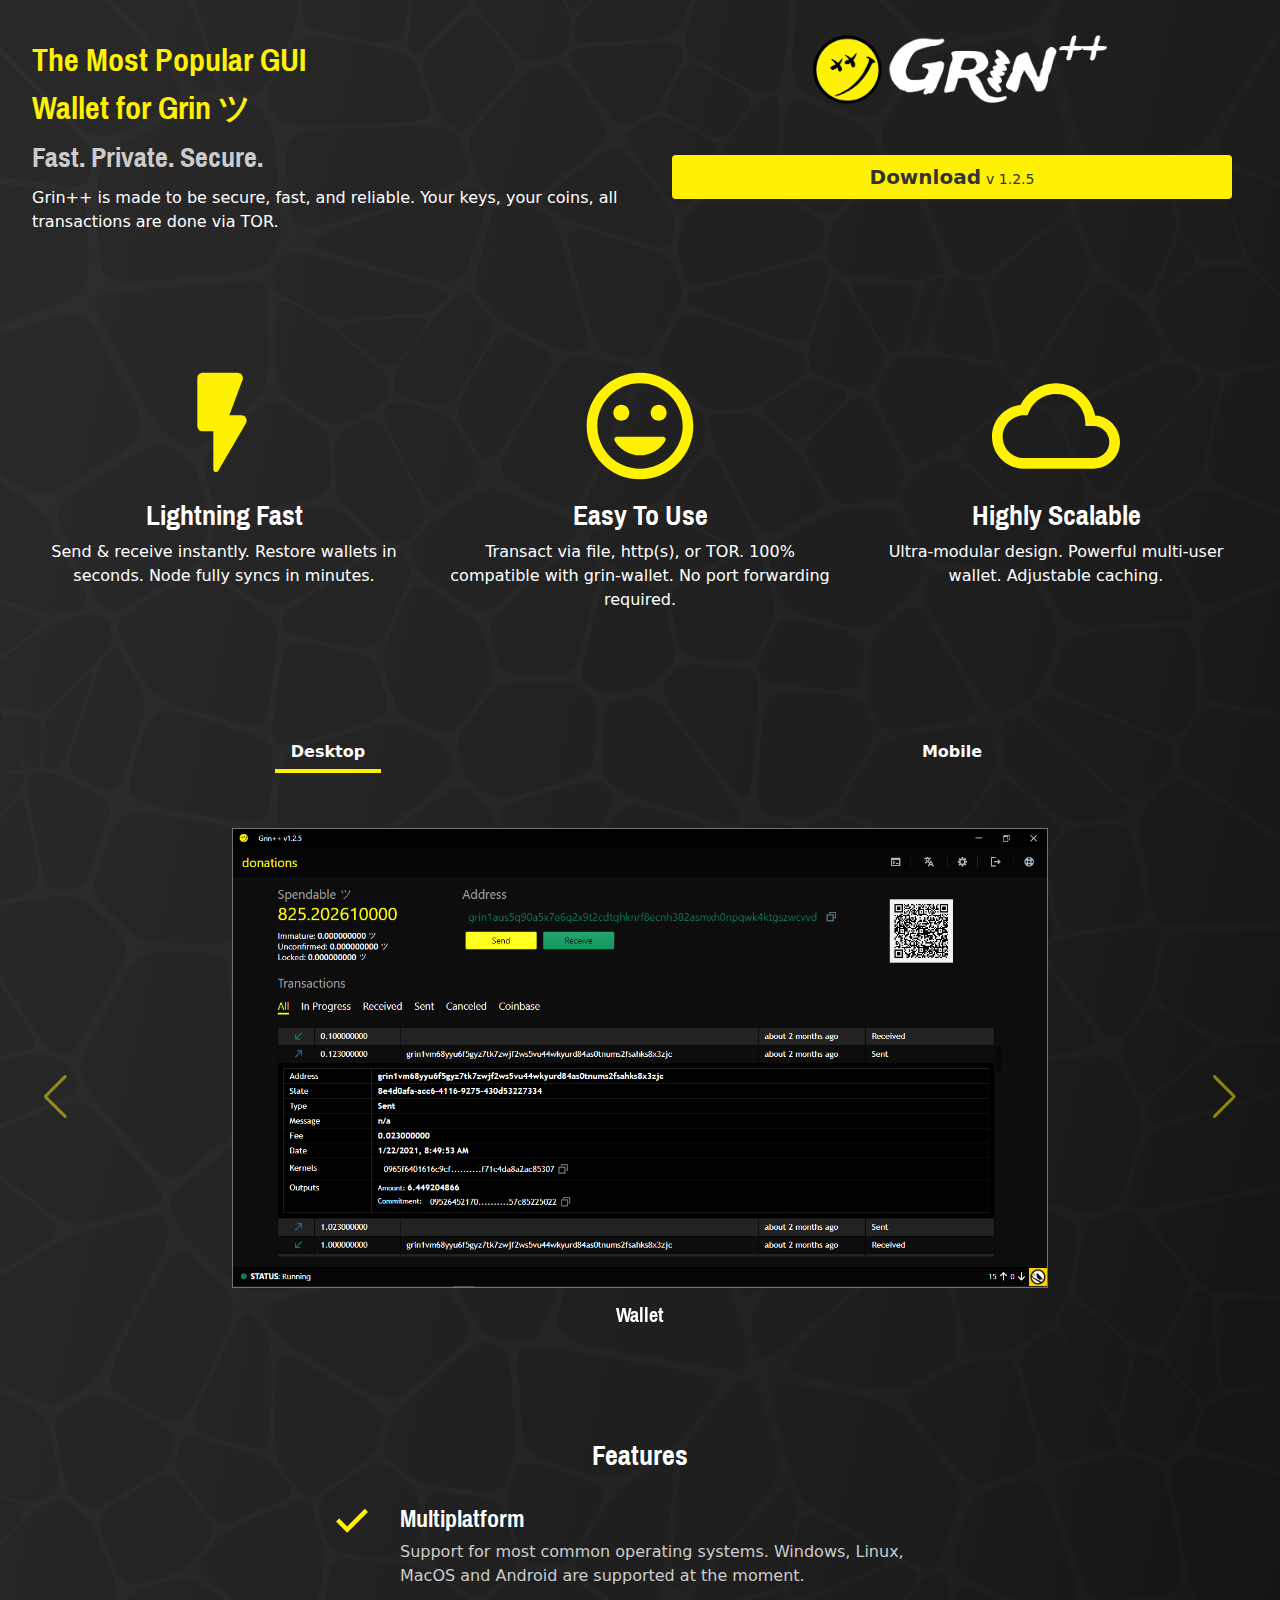
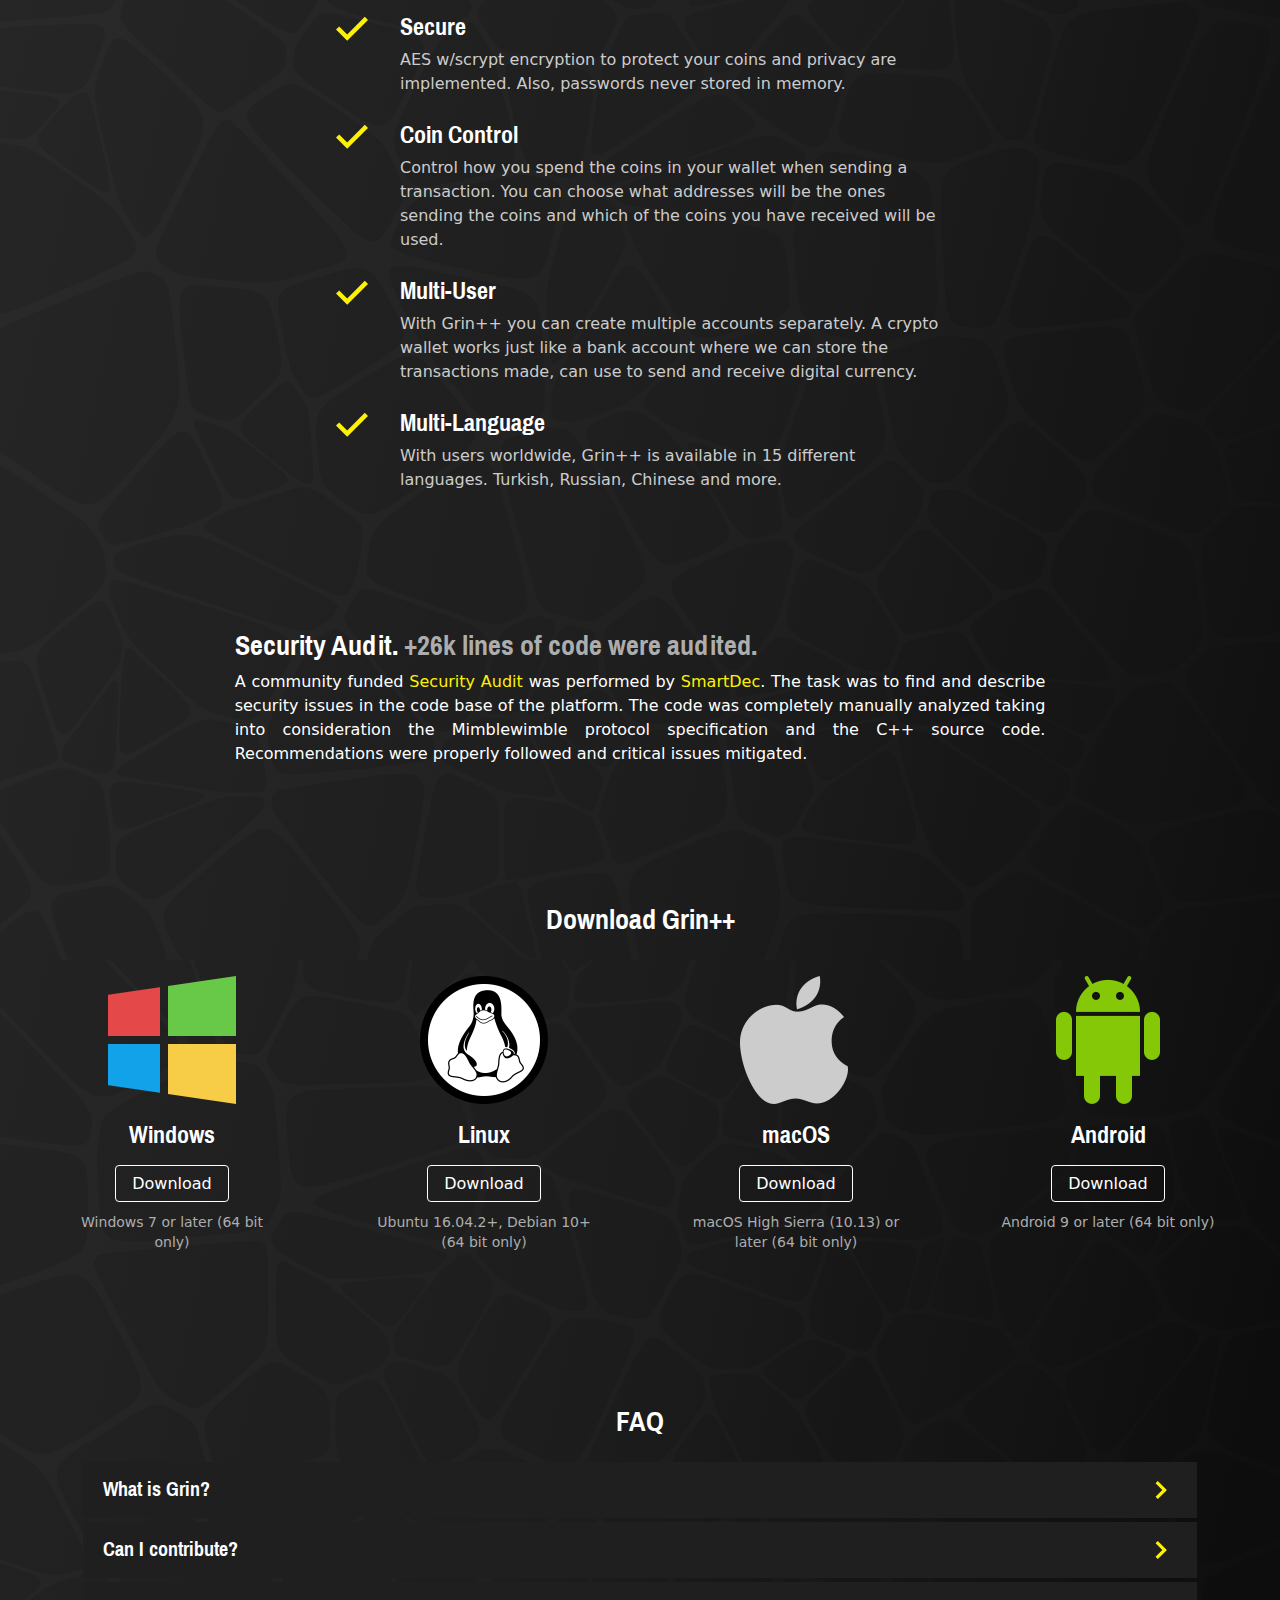
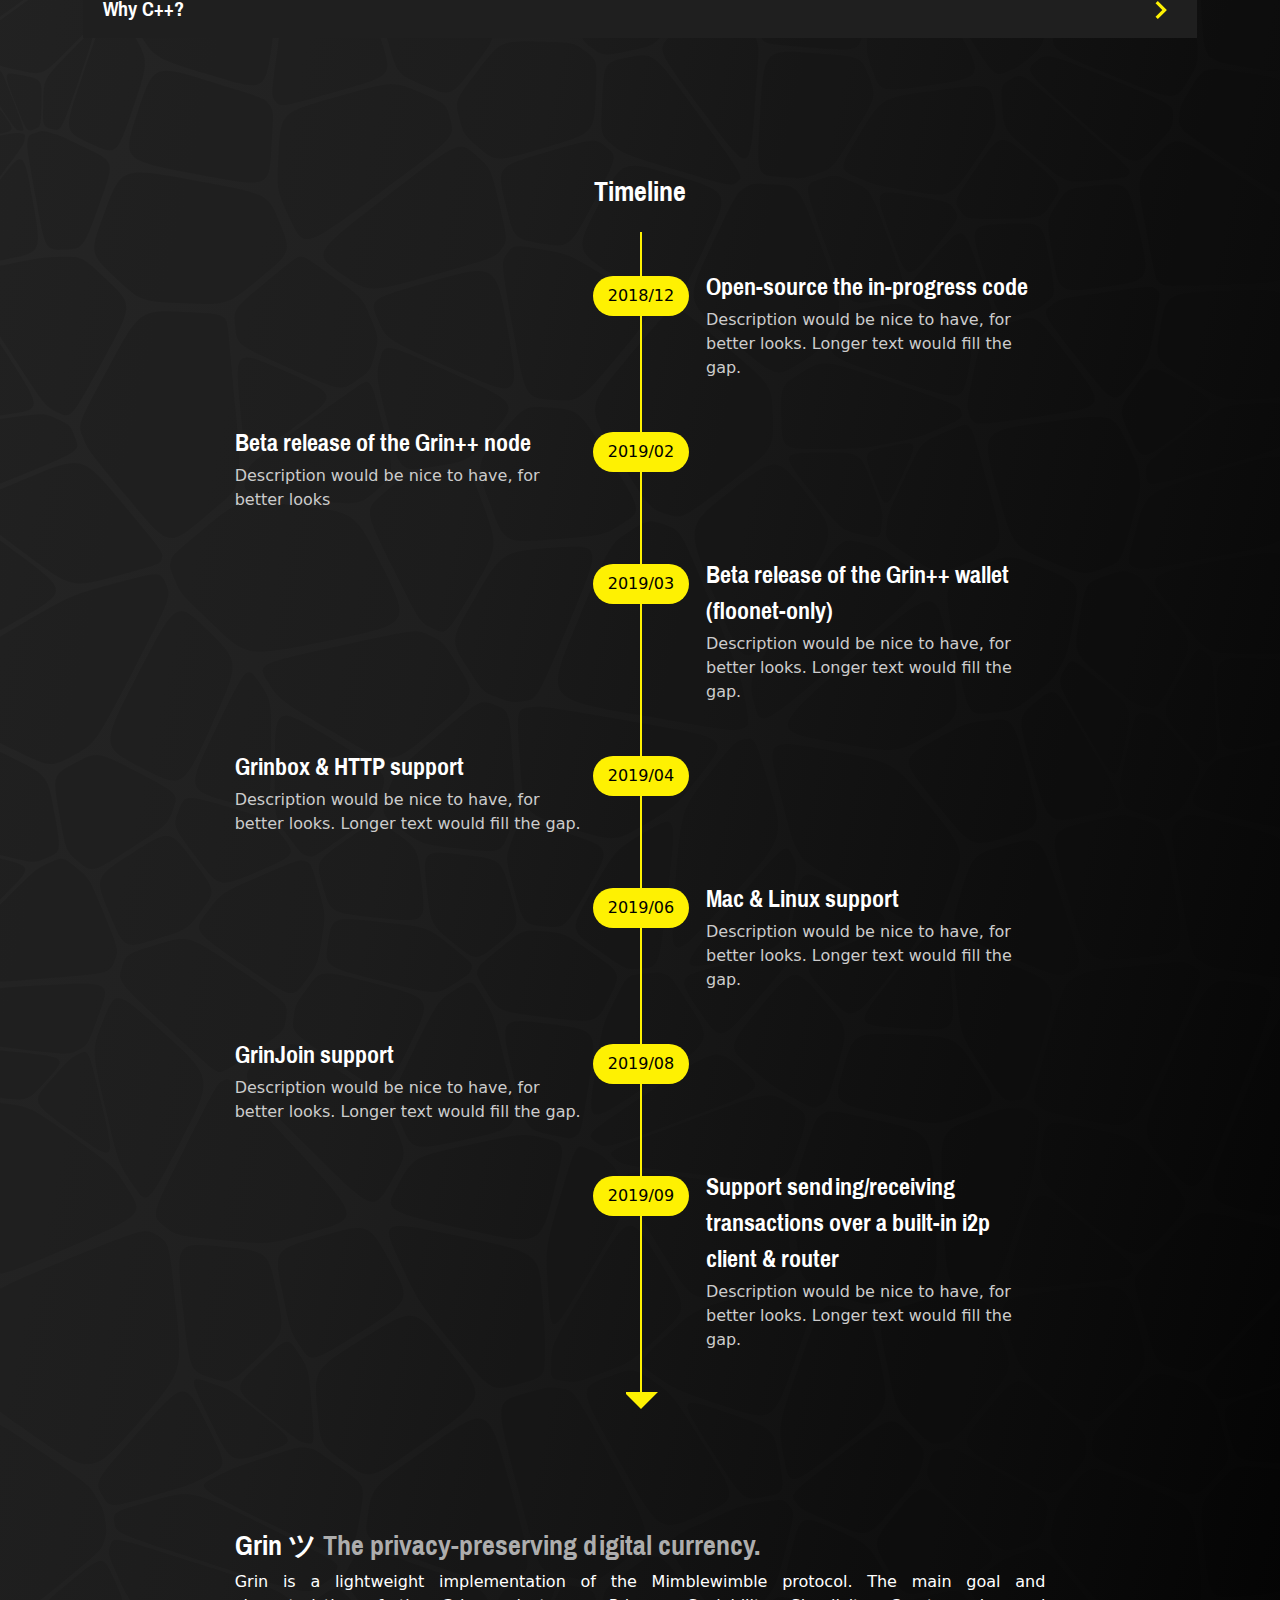
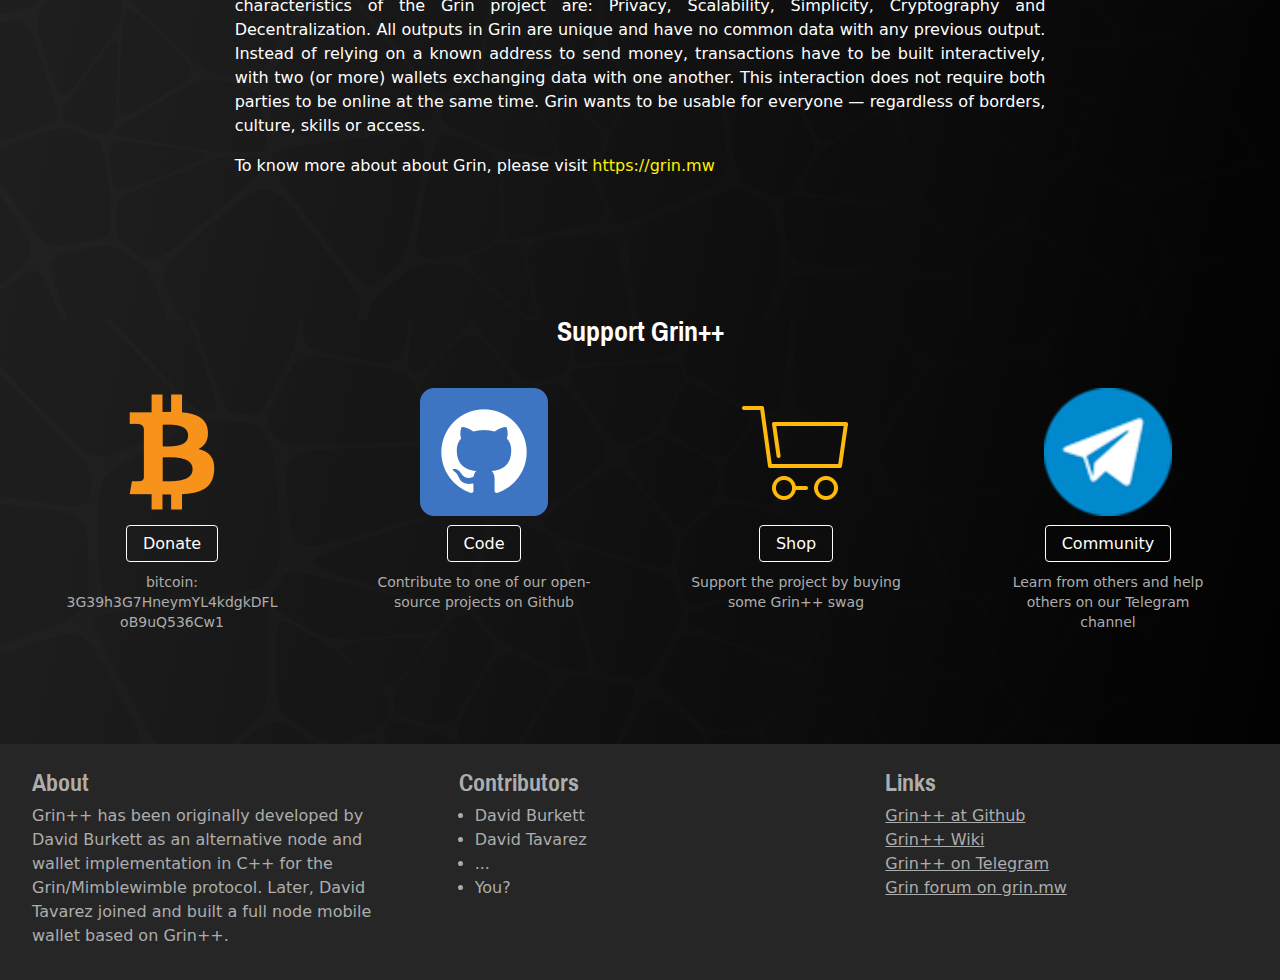
==== index.html @ 21e2ead5 "Grin++ website preview" ====
<!DOCTYPE html>
<html lang="en">
<head>
  <meta charset="UTF-8">
  <meta name="viewport" content="width=device-width, initial-scale=1.0">
  <meta name="description" content="Lightning Fast, Easy To Use, Private &amp; Secure Grin Wallet for Windows, Linux and macOS - Grin++" />
  <title>Fast, Private and Secure Grin Wallet - Grin++</title>
  
  <link rel="stylesheet" href="/assets/main.bundle.css">
  <meta name="theme-color" content="#563d7c" />
  <style>
    @font-face {
      font-family: 'Archivo Narrow';
      font-style: normal;
      font-weight: 700;
      src: local('Archivo Narro 700'), local('Archivo-Narrow-700'), url(font/archivo-narrow-700.ttf) format('truetype');
    }
  </style>
</head>
<body class="bg-gradient-to-br from-neutral-600 via-neutral-800 to-black text-white">
  <div style="background-image: url('bg.svg')" class="bg-contain">
    
  <main class="container py-8">

    <section class="flex md:hidden">
      <img class="mx-auto mb-8" src="banner.png" alt="Grin++" style="max-width: 200px" />
    </section>

    <section>
      <div class="grid grid-cols-1 md:grid-cols-2 gap-8">
        <div>
          <h1 class="text-grin text-center md:text-left">The Most Popular GUI<br/>Wallet for Grin ツ</h1>
          <h2 class="text-neutral-200 text-center md:text-left pt-0 pb-2">Fast. Private. Secure.</h2>
          <p>
            Grin++ is made to be secure, fast, and reliable. Your keys, your coins, all transactions are done via TOR.
          </p>
        </div>
        <div>
          <img class="hidden md:flex mx-auto mb-12" src="banner.png" alt="Grin++" style="max-width: 320px" />

          <a class="transition transform rounded bg-grin block py-2 px-4 mx-4 text-center text-neutral-500 hover:text-black hover:shadow-grin active:shadow-grin active:translate-y-0.5" href="#download">
            <span class="text-xl font-black">Download</span>
            <span class="text-sm">v 1.2.5</span>
          </a>
        </div>
      </div>
    </section>

    <section class="mt-16 md:mt-32">
      <div class="grid grid-cols-1 md:grid-cols-3 gap-8">
        
        <div class="flex flex-row md:flex-col">
          <div class="flex flex-none w-24 md:w-auto items-center justify-center ">
            <img src="/svg/flash_on.svg" alt="" class="mx-auto w-16 md:w-32" />
          </div>
          <div class="md:text-center">
            <h2>Lightning Fast</h2>
            <p>
              Send &amp; receive instantly. Restore wallets in seconds. Node fully syncs in minutes.
            </p>
          </div>
        </div>
        
        <div class="flex flex-row md:flex-col">
          <div class="flex flex-none w-24 md:w-auto items-center justify-center ">
            <img src="/svg/mood.svg" alt="" class="mx-auto w-16 md:w-32" />
          </div>
          <div class="md:text-center">
            <h2>Easy To Use</h2>
            <p>
              Transact via file, http(s), or TOR. 100% compatible with grin-wallet. No port forwarding required.
            </p>
          </div>
        </div>
        
        <div class="flex flex-row md:flex-col">
          <div class="flex flex-none w-24 md:w-auto items-center justify-center ">
            <img src="/svg/cloud_queue.svg" alt="" class="mx-auto w-16 md:w-32" />
          </div>
          <div class="md:text-center">
            <h2>Highly Scalable</h2>
            <p>
              Ultra-modular design. Powerful multi-user wallet. Adjustable caching.
            </p>
          </div>
        </div>
        
      </div>
    </section>

    <section class="mt-16 md:mt-32 -mx-8 md:mx-0" x-data="{selected:'desktop'}">
      <div class="grid grid-cols-2 gap-8">
        <div
          @click="selected = 'desktop'"
          class="text-center cursor-pointer">
          <span
            :class="{ 'border-b-4': selected === 'desktop' }"
            class="font-bold border-grin py-2 px-4">
            Desktop
          </span>
        </div>
        <div
          @click="selected = 'mobile'"
          class="text-center cursor-pointer">
          <span
            :class="{ 'border-b-4': selected === 'mobile' }"
            class="font-bold border-grin py-2 px-4">
            Mobile
          </span>
        </div>
      </div>

      <div x-show="selected === 'desktop'">
        <div class="swiper-container w-full">
          <div class="swiper-wrapper">
            <!-- Slides -->
              
              <div class="swiper-slide p-16 flex items-center justify-center">
                  <div class="flex flex-col">
                    <img class="border border-gray-500" src="/screenshots/desktop/grinpp_wallet.png" alt="" style="max-height: 460px" />
                    <h4 class="text-center mt-2 mb-8">Wallet</h4>
                  </div>
              </div>
              
              <div class="swiper-slide p-16 flex items-center justify-center">
                  <div class="flex flex-col">
                    <img class="border border-gray-500" src="/screenshots/desktop/grinpp_init.png" alt="" style="max-height: 460px" />
                    <h4 class="text-center mt-2 mb-8">Initialize</h4>
                  </div>
              </div>
              
              <div class="swiper-slide p-16 flex items-center justify-center">
                  <div class="flex flex-col">
                    <img class="border border-gray-500" src="/screenshots/desktop/grinpp_create_account.png" alt="" style="max-height: 460px" />
                    <h4 class="text-center mt-2 mb-8">Create an Account</h4>
                  </div>
              </div>
              
              <div class="swiper-slide p-16 flex items-center justify-center">
                  <div class="flex flex-col">
                    <img class="border border-gray-500" src="/screenshots/desktop/grinpp_create_wallet.png" alt="" style="max-height: 460px" />
                    <h4 class="text-center mt-2 mb-8">Create a Wallet</h4>
                  </div>
              </div>
              
              <div class="swiper-slide p-16 flex items-center justify-center">
                  <div class="flex flex-col">
                    <img class="border border-gray-500" src="/screenshots/desktop/grinpp_send_coins.png" alt="" style="max-height: 460px" />
                    <h4 class="text-center mt-2 mb-8">Send Coins</h4>
                  </div>
              </div>
              
              <div class="swiper-slide p-16 flex items-center justify-center">
                  <div class="flex flex-col">
                    <img class="border border-gray-500" src="/screenshots/desktop/grinpp_receive_coins.png" alt="" style="max-height: 460px" />
                    <h4 class="text-center mt-2 mb-8">Receive Coins</h4>
                  </div>
              </div>
              
              <div class="swiper-slide p-16 flex items-center justify-center">
                  <div class="flex flex-col">
                    <img class="border border-gray-500" src="/screenshots/desktop/grinpp_console.png" alt="" style="max-height: 460px" />
                    <h4 class="text-center mt-2 mb-8">Console</h4>
                  </div>
              </div>
              
              <div class="swiper-slide p-16 flex items-center justify-center">
                  <div class="flex flex-col">
                    <img class="border border-gray-500" src="/screenshots/desktop/grinpp_help.png" alt="" style="max-height: 460px" />
                    <h4 class="text-center mt-2 mb-8">Help</h4>
                  </div>
              </div>
              
          </div>

          <div class="swiper-button-prev"></div>
          <div class="swiper-button-next"></div>
        </div>
      </div>

      <div x-show="selected === 'mobile'">
        <div class="swiper-container w-full">
          <div class="swiper-wrapper">
            <!-- Slides -->
              
              <div class="swiper-slide p-16 flex items-center justify-center">
                  <div class="flex flex-col">
                    <img class="border border-gray-500" src="/screenshots/mobile/sync.jpeg" alt="" style="max-height: 460px" />
                    <h4 class="text-center mt-2 mb-8">Sync</h4>
                  </div>
              </div>
              
              <div class="swiper-slide p-16 flex items-center justify-center">
                  <div class="flex flex-col">
                    <img class="border border-gray-500" src="/screenshots/mobile/wallets.jpeg" alt="" style="max-height: 460px" />
                    <h4 class="text-center mt-2 mb-8">Wallets</h4>
                  </div>
              </div>
              
              <div class="swiper-slide p-16 flex items-center justify-center">
                  <div class="flex flex-col">
                    <img class="border border-gray-500" src="/screenshots/mobile/balance.jpeg" alt="" style="max-height: 460px" />
                    <h4 class="text-center mt-2 mb-8">Balance</h4>
                  </div>
              </div>
              
              <div class="swiper-slide p-16 flex items-center justify-center">
                  <div class="flex flex-col">
                    <img class="border border-gray-500" src="/screenshots/mobile/send.jpeg" alt="" style="max-height: 460px" />
                    <h4 class="text-center mt-2 mb-8">Send</h4>
                  </div>
              </div>
              
              <div class="swiper-slide p-16 flex items-center justify-center">
                  <div class="flex flex-col">
                    <img class="border border-gray-500" src="/screenshots/mobile/receive.jpeg" alt="" style="max-height: 460px" />
                    <h4 class="text-center mt-2 mb-8">Receive</h4>
                  </div>
              </div>
              
              <div class="swiper-slide p-16 flex items-center justify-center">
                  <div class="flex flex-col">
                    <img class="border border-gray-500" src="/screenshots/mobile/transactions.jpeg" alt="" style="max-height: 460px" />
                    <h4 class="text-center mt-2 mb-8">Transactions</h4>
                  </div>
              </div>
              
              <div class="swiper-slide p-16 flex items-center justify-center">
                  <div class="flex flex-col">
                    <img class="border border-gray-500" src="/screenshots/mobile/address.jpeg" alt="" style="max-height: 460px" />
                    <h4 class="text-center mt-2 mb-8">Address</h4>
                  </div>
              </div>
              
              <div class="swiper-slide p-16 flex items-center justify-center">
                  <div class="flex flex-col">
                    <img class="border border-gray-500" src="/screenshots/mobile/settings.jpeg" alt="" style="max-height: 460px" />
                    <h4 class="text-center mt-2 mb-8">Settings</h4>
                  </div>
              </div>
              
              <div class="swiper-slide p-16 flex items-center justify-center">
                  <div class="flex flex-col">
                    <img class="border border-gray-500" src="/screenshots/mobile/console.jpeg" alt="" style="max-height: 460px" />
                    <h4 class="text-center mt-2 mb-8">Console</h4>
                  </div>
              </div>
              
          </div>

          <div class="swiper-button-prev"></div>
          <div class="swiper-button-next"></div>
        </div>
      </div>
    </section>

    <section>
      <h2 class="text-center mb-4">Features</h2>
      <div class="grid grid-cols-12">
        <div class="col-start-1 col-span-12 lg:col-start-4 lg:col-span-6">
          <div class="grid grid-cols-1 gap-4">
            
            <div class="flex flex-row">
              <div class="flex flex-none w-16">
                
    <i>
        <svg class="text-grin fill-current text-current w-8 mt-2" viewBox="0 0 20 20"><path d="M0 11l2-2 5 5L18 3l2 2L7 18z"/></svg>
    </i>

              </div>
              <div>
                <h3>Multiplatform</h3>
                <p class="text-neutral-200 max-w-prose">
                  Support for most common operating systems. Windows, Linux, MacOS and Android are supported at the moment.
                </p>
              </div>
            </div>
            
            <div class="flex flex-row">
              <div class="flex flex-none w-16">
                
    <i>
        <svg class="text-grin fill-current text-current w-8 mt-2" viewBox="0 0 20 20"><path d="M0 11l2-2 5 5L18 3l2 2L7 18z"/></svg>
    </i>

              </div>
              <div>
                <h3>Secure</h3>
                <p class="text-neutral-200 max-w-prose">
                  AES w/scrypt encryption to protect your coins and privacy are implemented. Also, passwords never stored in memory. 
                </p>
              </div>
            </div>
            
            <div class="flex flex-row">
              <div class="flex flex-none w-16">
                
    <i>
        <svg class="text-grin fill-current text-current w-8 mt-2" viewBox="0 0 20 20"><path d="M0 11l2-2 5 5L18 3l2 2L7 18z"/></svg>
    </i>

              </div>
              <div>
                <h3>Coin Control</h3>
                <p class="text-neutral-200 max-w-prose">
                  Control how you spend the coins in your wallet when sending a transaction. You can choose what addresses will be the ones sending the coins and which of the coins you have received will be used.
                </p>
              </div>
            </div>
            
            <div class="flex flex-row">
              <div class="flex flex-none w-16">
                
    <i>
        <svg class="text-grin fill-current text-current w-8 mt-2" viewBox="0 0 20 20"><path d="M0 11l2-2 5 5L18 3l2 2L7 18z"/></svg>
    </i>

              </div>
              <div>
                <h3>Multi-User</h3>
                <p class="text-neutral-200 max-w-prose">
                  With Grin++ you can create multiple accounts separately. A crypto wallet works just like a bank account where we can store the transactions made, can use to send and receive digital currency.
                </p>
              </div>
            </div>
            
            <div class="flex flex-row">
              <div class="flex flex-none w-16">
                
    <i>
        <svg class="text-grin fill-current text-current w-8 mt-2" viewBox="0 0 20 20"><path d="M0 11l2-2 5 5L18 3l2 2L7 18z"/></svg>
    </i>

              </div>
              <div>
                <h3>Multi-Language</h3>
                <p class="text-neutral-200 max-w-prose">
                  With users worldwide, Grin++ is available in 15 different languages. Turkish, Russian, Chinese and more.
                </p>
              </div>
            </div>
            
          </div>
        </div>
      </div>
    </section>

    <section class="mt-16 md:mt-32">
      <div class="grid grid-cols-6">
        <div class="col-start-1 col-span-6 lg:col-start-2 lg:col-span-4">
          <h2>
            Security Audit.
            <span class="text-neutral-300">+26k lines of code were audited.</span>
          </h2>
          <p class="text-justify">
            A community funded <a class="text-grin" href="/SmartDec%20Grin%2B%2B%20Security%20Audit.pdf">Security Audit</a> was performed by <a class="text-grin" href="https://smartdec.com/">SmartDec</a>. The task was to find and describe security issues in the code base of the platform. The code was completely manually analyzed taking into consideration the Mimblewimble protocol specification and the C++ source code. Recommendations were properly followed and critical issues mitigated.
          </p>
        </div>
      </div>
    </section>

    <section id="download" class="mt-16 md:mt-32">
      <div class="grid grid-cols-6 gap-4">
        <div class="col-start-1 col-span-6">
          <h2 class="text-center mb-8">Download Grin++</h2>
          <div class="grid grid-cols-1 md:grid-cols-2 lg:grid-cols-4 gap-8">
            
            <div class="text-center mb-4">
              <img class="mx-auto" src="/images/windows.png" alt="" />
              <h3 class="text-center mt-2">Windows</h3>
              <div class="p-4">
                <a class="border transition text-white border-white hover:text-grin hover:border-grin rounded py-2 px-4" href="https://github.com/GrinPlusPlus/GrinPlusPlus/releases/download/v1.2.5/GrinPlusPlus-Setup-1.2.5.exe">Download</a>
              </div>
              <div class="mx-8 text-sm text-neutral-300">Windows 7 or later (64 bit only)</div>
            </div>
            
            <div class="text-center mb-4">
              <img class="mx-auto" src="/images/linux.png" alt="" />
              <h3 class="text-center mt-2">Linux</h3>
              <div class="p-4">
                <a class="border transition text-white border-white hover:text-grin hover:border-grin rounded py-2 px-4" href="https://github.com/GrinPlusPlus/GrinPlusPlus/releases/download/v1.2.5/GrinPlusPlus-1.2.5.AppImage">Download</a>
              </div>
              <div class="mx-8 text-sm text-neutral-300">Ubuntu 16.04.2+, Debian 10+ (64 bit only)</div>
            </div>
            
            <div class="text-center mb-4">
              <img class="mx-auto" src="/images/apple.png" alt="" />
              <h3 class="text-center mt-2">macOS</h3>
              <div class="p-4">
                <a class="border transition text-white border-white hover:text-grin hover:border-grin rounded py-2 px-4" href="https://github.com/GrinPlusPlus/GrinPlusPlus/releases/download/v1.2.5/GrinPlusPlus-1.2.5.dmg">Download</a>
              </div>
              <div class="mx-8 text-sm text-neutral-300">macOS High Sierra (10.13) or later (64 bit only)</div>
            </div>
            
            <div class="text-center mb-4">
              <img class="mx-auto" src="/images/android.png" alt="" />
              <h3 class="text-center mt-2">Android</h3>
              <div class="p-4">
                <a class="border transition text-white border-white hover:text-grin hover:border-grin rounded py-2 px-4" href="https://play.google.com/store/apps/details?id=com.grinplusplus.mobile">Download</a>
              </div>
              <div class="mx-8 text-sm text-neutral-300">Android 9 or later (64 bit only)</div>
            </div>
            
          </div>
        </div>
      </div>
    </section>

    <section class="mt-16 md:mt-32">
      <h2 class="text-center">FAQ</h2>
      <ul class="block md:w-11/12 my-4 mx-auto" x-data="{selected:null}">
        
        <li class="flex align-center flex-col mb-1">
          <h4
            @click="selected !== 1 ? selected = 1 : selected = null"
            class="cursor-pointer px-5 py-3 bg-neutral-800 text-white text-left inline-block hover:-mb-3 flex flex-row">
            <div class="flex-grow">
              What is Grin?
            </div>
            <div
              :class="{ 'rotate-90': selected === 1 }"
              class="transform transition-transform flex-grow-0">
              
    <i>
        <svg class="text-grin fill-current text-current w-8 h-8" viewBox="0 0 20 20"><path d="M12.95 10.707l.707-.707L8 4.343 6.586 5.757 10.828 10l-4.242 4.243L8 15.657l4.95-4.95z"/></svg>
    </i>

            </div>
          </h4>
          <p
            x-show="selected == 1"
            class="bg-white text-neutral-900 p-4">
            Grin is a privacy-preserving digital currency built openly by developers distributed all over the world.
          </p>
        </li>
        
        <li class="flex align-center flex-col mb-1">
          <h4
            @click="selected !== 2 ? selected = 2 : selected = null"
            class="cursor-pointer px-5 py-3 bg-neutral-800 text-white text-left inline-block hover:-mb-3 flex flex-row">
            <div class="flex-grow">
              Can I contribute?
            </div>
            <div
              :class="{ 'rotate-90': selected === 2 }"
              class="transform transition-transform flex-grow-0">
              
    <i>
        <svg class="text-grin fill-current text-current w-8 h-8" viewBox="0 0 20 20"><path d="M12.95 10.707l.707-.707L8 4.343 6.586 5.757 10.828 10l-4.242 4.243L8 15.657l4.95-4.95z"/></svg>
    </i>

            </div>
          </h4>
          <p
            x-show="selected == 2"
            class="bg-white text-neutral-900 p-4">
            ...
          </p>
        </li>
        
        <li class="flex align-center flex-col mb-1">
          <h4
            @click="selected !== 3 ? selected = 3 : selected = null"
            class="cursor-pointer px-5 py-3 bg-neutral-800 text-white text-left inline-block hover:-mb-3 flex flex-row">
            <div class="flex-grow">
              Why C++?
            </div>
            <div
              :class="{ 'rotate-90': selected === 3 }"
              class="transform transition-transform flex-grow-0">
              
    <i>
        <svg class="text-grin fill-current text-current w-8 h-8" viewBox="0 0 20 20"><path d="M12.95 10.707l.707-.707L8 4.343 6.586 5.757 10.828 10l-4.242 4.243L8 15.657l4.95-4.95z"/></svg>
    </i>

            </div>
          </h4>
          <p
            x-show="selected == 3"
            class="bg-white text-neutral-900 p-4">
            ...
          </p>
        </li>
        
      </ul>
    </section>

    <section class="mt-16 md:mt-32">
      <h2 class="text-center mb-4">Timeline</h2>
      <div class="grid grid-cols-12">
        <div class="col-start-1 col-span-12 lg:col-start-3 lg:col-span-8">
          <div class="ml-12 md:ml-0 grid grid-cols-1 md:grid-cols-2">
            
            <div class="pr-12 pb-10 hidden md:block">
              
            </div>
            <div class="relative pl-16 pb-10 border-l-2 border-grin pt-8">
              <div class="absolute z-10 -ml-28 mt-3">
                <div class="w-24 rounded rounded-full bg-grin text-black text-center p-2" style="margin-left: -1px">
                  2018/12
                </div>
              </div>
              
              
              <div>
                <h3>Open-source the in-progress code</h3>
                <p class="text-neutral-200 max-w-prose">
                  Description would be nice to have, for better looks. Longer text would fill the gap.
                </p>
              </div>
              
              
            </div>
            
            <div class="pr-12 pb-10 hidden md:block">
              
              <div>
                <h3>Beta release of the Grin++ node</h3>
                <p class="text-neutral-200 max-w-prose">
                  Description would be nice to have, for better looks
                </p>
              </div>
              
            </div>
            <div class="relative pl-16 pb-10 border-l-2 border-grin">
              <div class="absolute z-10 -ml-28 mt-3">
                <div class="w-24 rounded rounded-full bg-grin text-black text-center p-2" style="margin-left: -1px">
                  2019/02
                </div>
              </div>
              
              <div class="block md:hidden">
                <h3>Beta release of the Grin++ node</h3>
                <p class="text-neutral-200 max-w-prose">
                  Description would be nice to have, for better looks
                </p>
              </div>
              
              
              
            </div>
            
            <div class="pr-12 pb-10 hidden md:block">
              
            </div>
            <div class="relative pl-16 pb-10 border-l-2 border-grin">
              <div class="absolute z-10 -ml-28 mt-3">
                <div class="w-24 rounded rounded-full bg-grin text-black text-center p-2" style="margin-left: -1px">
                  2019/03
                </div>
              </div>
              
              
              <div>
                <h3>Beta release of the Grin++ wallet (floonet-only)</h3>
                <p class="text-neutral-200 max-w-prose">
                  Description would be nice to have, for better looks. Longer text would fill the gap.
                </p>
              </div>
              
              
            </div>
            
            <div class="pr-12 pb-10 hidden md:block">
              
              <div>
                <h3>Grinbox &amp; HTTP support</h3>
                <p class="text-neutral-200 max-w-prose">
                  Description would be nice to have, for better looks. Longer text would fill the gap.
                </p>
              </div>
              
            </div>
            <div class="relative pl-16 pb-10 border-l-2 border-grin">
              <div class="absolute z-10 -ml-28 mt-3">
                <div class="w-24 rounded rounded-full bg-grin text-black text-center p-2" style="margin-left: -1px">
                  2019/04
                </div>
              </div>
              
              <div class="block md:hidden">
                <h3>Grinbox &amp; HTTP support</h3>
                <p class="text-neutral-200 max-w-prose">
                  Description would be nice to have, for better looks. Longer text would fill the gap.
                </p>
              </div>
              
              
              
            </div>
            
            <div class="pr-12 pb-10 hidden md:block">
              
            </div>
            <div class="relative pl-16 pb-10 border-l-2 border-grin">
              <div class="absolute z-10 -ml-28 mt-3">
                <div class="w-24 rounded rounded-full bg-grin text-black text-center p-2" style="margin-left: -1px">
                  2019/06
                </div>
              </div>
              
              
              <div>
                <h3>Mac &amp; Linux support</h3>
                <p class="text-neutral-200 max-w-prose">
                  Description would be nice to have, for better looks. Longer text would fill the gap.
                </p>
              </div>
              
              
            </div>
            
            <div class="pr-12 pb-10 hidden md:block">
              
              <div>
                <h3>GrinJoin support</h3>
                <p class="text-neutral-200 max-w-prose">
                  Description would be nice to have, for better looks. Longer text would fill the gap.
                </p>
              </div>
              
            </div>
            <div class="relative pl-16 pb-10 border-l-2 border-grin">
              <div class="absolute z-10 -ml-28 mt-3">
                <div class="w-24 rounded rounded-full bg-grin text-black text-center p-2" style="margin-left: -1px">
                  2019/08
                </div>
              </div>
              
              <div class="block md:hidden">
                <h3>GrinJoin support</h3>
                <p class="text-neutral-200 max-w-prose">
                  Description would be nice to have, for better looks. Longer text would fill the gap.
                </p>
              </div>
              
              
              
            </div>
            
            <div class="pr-12 pb-10 hidden md:block">
              
            </div>
            <div class="relative pl-16 pb-10 border-l-2 border-grin">
              <div class="absolute z-10 -ml-28 mt-3">
                <div class="w-24 rounded rounded-full bg-grin text-black text-center p-2" style="margin-left: -1px">
                  2019/09
                </div>
              </div>
              
              
              <div>
                <h3>Support sending/receiving transactions over a built-in i2p client &amp; router</h3>
                <p class="text-neutral-200 max-w-prose">
                  Description would be nice to have, for better looks. Longer text would fill the gap.
                </p>
              </div>
              
              
              <div class="absolute -bottom-6 -ml-20 w-8 overflow-hidden inline-block">
                <div style="margin-left: -2px" class="h-6 w-6 bg-grin -rotate-45 transform origin-top-left"></div>
              </div>
              
            </div>
            
          </div>
        </div>
      </div>
    </section>

    <section class="mt-16 md:mt-32">
      <div class="grid grid-cols-6">
        <div class="col-start-1 col-span-6 lg:col-start-2 lg:col-span-4">
          <h2>
            Grin ツ
            <span class="text-neutral-300">The privacy-preserving digital currency.</span>
          </h2>
          <p class="text-justify">
            Grin is a lightweight implementation of the Mimblewimble protocol. The main goal and characteristics of the Grin project are: Privacy, Scalability, Simplicity, Cryptography and Decentralization. All outputs in Grin are unique and have no common data with any previous output. Instead of relying on a known address to send money, transactions have to be built interactively, with two (or more) wallets exchanging data with one another. This interaction does not require both parties to be online at the same time. Grin wants to be usable for everyone — regardless of borders, culture, skills or access.
          </p>
          <p class="mt-4">
            To know more about about Grin, please visit <a class="text-grin" href="https://grin.mw">https://grin.mw</a>
          </p>
        </div>
      </div>
    </section>

    <section class="mt-16 md:mt-32">
      <div class="grid grid-cols-6 gap-4">
        <div class="col-start-1 col-span-6">
          <h2 class="text-center mb-8">Support Grin++</h2>
          <div class="grid grid-cols-1 md:grid-cols-2 lg:grid-cols-4 gap-8">
            
            <div class="text-center mb-4">
              <img class="mx-auto" src="/images/bitcoin-icon.png" alt="" />
              <div class="p-4">
                <a class="border transition text-white border-white hover:text-grin hover:border-grin rounded py-2 px-4" href="/images/donate-icon.png">Donate</a>
              </div>
              <div class="mx-8 text-sm text-neutral-300 break-words">bitcoin: 3G39h3G7HneymYL4kdgkDFLoB9uQ536Cw1</div>
            </div>
            
            <div class="text-center mb-4">
              <img class="mx-auto" src="/images/coding-icon.png" alt="" />
              <div class="p-4">
                <a class="border transition text-white border-white hover:text-grin hover:border-grin rounded py-2 px-4" href="https://github.com/GrinPlusPlus">Code</a>
              </div>
              <div class="mx-8 text-sm text-neutral-300 break-words">Contribute to one of our open-source projects on Github</div>
            </div>
            
            <div class="text-center mb-4">
              <img class="mx-auto" src="/images/shopping-icon.png" alt="" />
              <div class="p-4">
                <a class="border transition text-white border-white hover:text-grin hover:border-grin rounded py-2 px-4" href="https://shop.grinplusplus.com/">Shop</a>
              </div>
              <div class="mx-8 text-sm text-neutral-300 break-words">Support the project by buying some Grin++ swag</div>
            </div>
            
            <div class="text-center mb-4">
              <img class="mx-auto" src="/images/telegram.png" alt="" />
              <div class="p-4">
                <a class="border transition text-white border-white hover:text-grin hover:border-grin rounded py-2 px-4" href="https://t.me/GrinPP">Community</a>
              </div>
              <div class="mx-8 text-sm text-neutral-300 break-words">Learn from others and help others on our Telegram channel</div>
            </div>
            
          </div>
        </div>
      </div>
    </section>

  </main>

    <footer class="footer bg-neutral-700 text-neutral-300 mt-16">
  <div class="container">
    <div class="grid grid-cols-1 md:grid-cols-3 gap-8 md:gap-16 pt-4 pb-8">

      <div>
        <h3>About</h3>
        <p>
          Grin++ has been originally developed by David Burkett as an alternative node and wallet implementation in C++ for the Grin/Mimblewimble protocol. Later, David Tavarez joined and built a full node mobile wallet based on Grin++.
        </p>
      </div>

      <div>
        <h3>Contributors</h3>
        <ul class="ml-4 list-disc">
          
          <li>David Burkett</li>
          
          <li>David Tavarez</li>
          
          <li>...</li>
          
          <li>You?</li>
          
        </ul>
      </div>

      <div>
        <h3>Links</h3>
        <ul class="list-none">
          
          <li>
            <a class="text-neutral-300 hover:text-grin" href="https://github.com/GrinPlusPlus">
              Grin++ at Github
            </a>
          </li>
          
          <li>
            <a class="text-neutral-300 hover:text-grin" href="https://github.com/GrinPlusPlus/GrinPlusPlus/wiki">
              Grin++ Wiki
            </a>
          </li>
          
          <li>
            <a class="text-neutral-300 hover:text-grin" href="https://t.me/GrinPP">
              Grin++ on Telegram
            </a>
          </li>
          
          <li>
            <a class="text-neutral-300 hover:text-grin" href="https://forum.grin.mw">
              Grin forum on grin.mw
            </a>
          </li>
          
        </ul>

      </div> 

    </div>
  </div>
</footer>

  </div>
</body>
<script src="/assets/main.bundle.js" defer></script>
</html>
---- assets/main.bundle.css ----
/*! modern-normalize v1.0.0 | MIT License | https://github.com/sindresorhus/modern-normalize */

/*
Document
========
*/

/**
Use a better box model (opinionated).
*/

*,
*::before,
*::after {
  box-sizing: border-box;
}

/**
Use a more readable tab size (opinionated).
*/

:root {
  -moz-tab-size: 4;
  -o-tab-size: 4;
     tab-size: 4;
}

/**
1. Correct the line height in all browsers.
2. Prevent adjustments of font size after orientation changes in iOS.
*/

html {
  line-height: 1.15; /* 1 */
  -webkit-text-size-adjust: 100%; /* 2 */
}

/*
Sections
========
*/

/**
Remove the margin in all browsers.
*/

body {
  margin: 0;
}

/**
Improve consistency of default fonts in all browsers. (https://github.com/sindresorhus/modern-normalize/issues/3)
*/

body {
  font-family:
		system-ui,
		-apple-system, /* Firefox supports this but not yet `system-ui` */
		'Segoe UI',
		Roboto,
		Helvetica,
		Arial,
		sans-serif,
		'Apple Color Emoji',
		'Segoe UI Emoji';
}

/*
Grouping content
================
*/

/**
1. Add the correct height in Firefox.
2. Correct the inheritance of border color in Firefox. (https://bugzilla.mozilla.org/show_bug.cgi?id=190655)
*/

hr {
  height: 0; /* 1 */
  color: inherit; /* 2 */
}

/*
Text-level semantics
====================
*/

/**
Add the correct text decoration in Chrome, Edge, and Safari.
*/

abbr[title] {
  -webkit-text-decoration: underline dotted;
          text-decoration: underline dotted;
}

/**
Add the correct font weight in Edge and Safari.
*/

b,
strong {
  font-weight: bolder;
}

/**
1. Improve consistency of default fonts in all browsers. (https://github.com/sindresorhus/modern-normalize/issues/3)
2. Correct the odd 'em' font sizing in all browsers.
*/

code,
kbd,
samp,
pre {
  font-family:
		ui-monospace,
		SFMono-Regular,
		Consolas,
		'Liberation Mono',
		Menlo,
		monospace; /* 1 */
  font-size: 1em; /* 2 */
}

/**
Add the correct font size in all browsers.
*/

small {
  font-size: 80%;
}

/**
Prevent 'sub' and 'sup' elements from affecting the line height in all browsers.
*/

sub,
sup {
  font-size: 75%;
  line-height: 0;
  position: relative;
  vertical-align: baseline;
}

sub {
  bottom: -0.25em;
}

sup {
  top: -0.5em;
}

/*
Tabular data
============
*/

/**
1. Remove text indentation from table contents in Chrome and Safari. (https://bugs.chromium.org/p/chromium/issues/detail?id=999088, https://bugs.webkit.org/show_bug.cgi?id=201297)
2. Correct table border color inheritance in all Chrome and Safari. (https://bugs.chromium.org/p/chromium/issues/detail?id=935729, https://bugs.webkit.org/show_bug.cgi?id=195016)
*/

table {
  text-indent: 0; /* 1 */
  border-color: inherit; /* 2 */
}

/*
Forms
=====
*/

/**
1. Change the font styles in all browsers.
2. Remove the margin in Firefox and Safari.
*/

button,
input,
optgroup,
select,
textarea {
  font-family: inherit; /* 1 */
  font-size: 100%; /* 1 */
  line-height: 1.15; /* 1 */
  margin: 0; /* 2 */
}

/**
Remove the inheritance of text transform in Edge and Firefox.
1. Remove the inheritance of text transform in Firefox.
*/

button,
select { /* 1 */
  text-transform: none;
}

/**
Correct the inability to style clickable types in iOS and Safari.
*/

button {
  -webkit-appearance: button;
}

/**
Remove the inner border and padding in Firefox.
*/

/**
Restore the focus styles unset by the previous rule.
*/

/**
Remove the additional ':invalid' styles in Firefox.
See: https://github.com/mozilla/gecko-dev/blob/2f9eacd9d3d995c937b4251a5557d95d494c9be1/layout/style/res/forms.css#L728-L737
*/

/**
Remove the padding so developers are not caught out when they zero out 'fieldset' elements in all browsers.
*/

legend {
  padding: 0;
}

/**
Add the correct vertical alignment in Chrome and Firefox.
*/

progress {
  vertical-align: baseline;
}

/**
Correct the cursor style of increment and decrement buttons in Safari.
*/

/**
1. Correct the odd appearance in Chrome and Safari.
2. Correct the outline style in Safari.
*/

/**
Remove the inner padding in Chrome and Safari on macOS.
*/

/**
1. Correct the inability to style clickable types in iOS and Safari.
2. Change font properties to 'inherit' in Safari.
*/

/*
Interactive
===========
*/

/*
Add the correct display in Chrome and Safari.
*/

summary {
  display: list-item;
}

/**
 * Manually forked from SUIT CSS Base: https://github.com/suitcss/base
 * A thin layer on top of normalize.css that provides a starting point more
 * suitable for web applications.
 */

/**
 * Removes the default spacing and border for appropriate elements.
 */

blockquote,
dl,
dd,
h1,
h2,
h3,
h4,
h5,
h6,
hr,
figure,
p,
pre {
  margin: 0;
}

button {
  background-color: transparent;
  background-image: none;
}

/**
 * Work around a Firefox/IE bug where the transparent `button` background
 * results in a loss of the default `button` focus styles.
 */

button:focus {
  outline: 1px dotted;
  outline: 5px auto -webkit-focus-ring-color;
}

fieldset {
  margin: 0;
  padding: 0;
}

ol,
ul {
  list-style: none;
  margin: 0;
  padding: 0;
}

/**
 * Tailwind custom reset styles
 */

/**
 * 1. Use the user's configured `sans` font-family (with Tailwind's default
 *    sans-serif font stack as a fallback) as a sane default.
 * 2. Use Tailwind's default "normal" line-height so the user isn't forced
 *    to override it to ensure consistency even when using the default theme.
 */

html {
  font-family: ui-sans-serif, system-ui, -apple-system, BlinkMacSystemFont, "Segoe UI", Roboto, "Helvetica Neue", Arial, "Noto Sans", sans-serif, "Apple Color Emoji", "Segoe UI Emoji", "Segoe UI Symbol", "Noto Color Emoji"; /* 1 */
  line-height: 1.5; /* 2 */
}

/**
 * Inherit font-family and line-height from `html` so users can set them as
 * a class directly on the `html` element.
 */

body {
  font-family: inherit;
  line-height: inherit;
}

/**
 * 1. Prevent padding and border from affecting element width.
 *
 *    We used to set this in the html element and inherit from
 *    the parent element for everything else. This caused issues
 *    in shadow-dom-enhanced elements like <details> where the content
 *    is wrapped by a div with box-sizing set to `content-box`.
 *
 *    https://github.com/mozdevs/cssremedy/issues/4
 *
 *
 * 2. Allow adding a border to an element by just adding a border-width.
 *
 *    By default, the way the browser specifies that an element should have no
 *    border is by setting it's border-style to `none` in the user-agent
 *    stylesheet.
 *
 *    In order to easily add borders to elements by just setting the `border-width`
 *    property, we change the default border-style for all elements to `solid`, and
 *    use border-width to hide them instead. This way our `border` utilities only
 *    need to set the `border-width` property instead of the entire `border`
 *    shorthand, making our border utilities much more straightforward to compose.
 *
 *    https://github.com/tailwindcss/tailwindcss/pull/116
 */

*,
::before,
::after {
  box-sizing: border-box; /* 1 */
  border-width: 0; /* 2 */
  border-style: solid; /* 2 */
  border-color: #e5e7eb; /* 2 */
}

/*
 * Ensure horizontal rules are visible by default
 */

hr {
  border-top-width: 1px;
}

/**
 * Undo the `border-style: none` reset that Normalize applies to images so that
 * our `border-{width}` utilities have the expected effect.
 *
 * The Normalize reset is unnecessary for us since we default the border-width
 * to 0 on all elements.
 *
 * https://github.com/tailwindcss/tailwindcss/issues/362
 */

img {
  border-style: solid;
}

textarea {
  resize: vertical;
}

input::-moz-placeholder, textarea::-moz-placeholder {
  color: #9ca3af;
}

input:-ms-input-placeholder, textarea:-ms-input-placeholder {
  color: #9ca3af;
}

input::placeholder,
textarea::placeholder {
  color: #9ca3af;
}

button {
  cursor: pointer;
}

table {
  border-collapse: collapse;
}

h1,
h2,
h3,
h4,
h5,
h6 {
  font-size: inherit;
  font-weight: inherit;
}

/**
 * Reset links to optimize for opt-in styling instead of
 * opt-out.
 */

a {
  color: inherit;
  text-decoration: inherit;
}

/**
 * Reset form element properties that are easy to forget to
 * style explicitly so you don't inadvertently introduce
 * styles that deviate from your design system. These styles
 * supplement a partial reset that is already applied by
 * normalize.css.
 */

button,
input,
optgroup,
select,
textarea {
  padding: 0;
  line-height: inherit;
  color: inherit;
}

/**
 * Use the configured 'mono' font family for elements that
 * are expected to be rendered with a monospace font, falling
 * back to the system monospace stack if there is no configured
 * 'mono' font family.
 */

pre,
code,
kbd,
samp {
  font-family: ui-monospace, SFMono-Regular, Menlo, Monaco, Consolas, "Liberation Mono", "Courier New", monospace;
}

/**
 * Make replaced elements `display: block` by default as that's
 * the behavior you want almost all of the time. Inspired by
 * CSS Remedy, with `svg` added as well.
 *
 * https://github.com/mozdevs/cssremedy/issues/14
 */

img,
svg,
video,
canvas,
audio,
iframe,
embed,
object {
  display: block;
  vertical-align: middle;
}

/**
 * Constrain images and videos to the parent width and preserve
 * their instrinsic aspect ratio.
 *
 * https://github.com/mozdevs/cssremedy/issues/14
 */

img,
video {
  max-width: 100%;
  height: auto;
}


      textarea,
      select
     {
  -webkit-appearance: none;
     -moz-appearance: none;
          appearance: none;
  background-color: #fff;
  border-color: #6b7280;
  border-width: 1px;
  border-radius: 0px;
  padding-top: 0.5rem;
  padding-right: 0.75rem;
  padding-bottom: 0.5rem;
  padding-left: 0.75rem;
  font-size: 1rem;
  line-height: 1.5rem;
}

 textarea:focus, select:focus {
  outline: 2px solid transparent;
  outline-offset: 2px;
  --tw-ring-inset: var(--tw-empty,/*!*/ /*!*/);
  --tw-ring-offset-width: 0px;
  --tw-ring-offset-color: #fff;
  --tw-ring-color: #2563eb;
  --tw-ring-offset-shadow: var(--tw-ring-inset) 0 0 0 var(--tw-ring-offset-width) var(--tw-ring-offset-color);
  --tw-ring-shadow: var(--tw-ring-inset) 0 0 0 calc(1px + var(--tw-ring-offset-width)) var(--tw-ring-color);
  box-shadow: var(--tw-ring-offset-shadow), var(--tw-ring-shadow), var(--tw-shadow, 0 0 #0000);
  border-color: #2563eb;
}

input::-moz-placeholder, textarea::-moz-placeholder {
  color: #6b7280;
  opacity: 1;
}

input:-ms-input-placeholder, textarea:-ms-input-placeholder {
  color: #6b7280;
  opacity: 1;
}

input::placeholder, textarea::placeholder {
  color: #6b7280;
  opacity: 1;
}

select {
  background-image: url("data:image/svg+xml,%3csvg xmlns='http://www.w3.org/2000/svg' fill='none' viewBox='0 0 20 20'%3e%3cpath stroke='%236b7280' stroke-linecap='round' stroke-linejoin='round' stroke-width='1.5' d='M6 8l4 4 4-4'/%3e%3c/svg%3e");
  background-position: right 0.5rem center;
  background-repeat: no-repeat;
  background-size: 1.5em 1.5em;
  padding-right: 2.5rem;
  -webkit-print-color-adjust: exact;
          color-adjust: exact;
}

h1 {
  font-family: 'Archivo Narrow', sans-serif;
  font-size: 2rem;
  font-weight: bold;
  padding: 0.25rem 0;
}

h2 {
  font-family: 'Archivo Narrow', sans-serif;
  font-size: 1.75rem;
  font-weight: bold;
  padding: 0.25rem 0;
}

h3 {
  font-family: 'Archivo Narrow', sans-serif;
  font-size: 1.5rem;
  font-weight: bold;
  padding: 0.25rem 0;
}

h4 {
  font-family: 'Archivo Narrow', sans-serif;
  font-size: 1.25rem;
  font-weight: medium;
  padding: 0.25rem 0;
}

h5 {
  font-size: 1.125rem;
  font-weight: bold;
}

p a:hover, .footer a {
  text-decoration: underline;
}

.container {
  width: 100%;
  margin-right: auto;
  margin-left: auto;
  padding-right: 2rem;
  padding-left: 2rem;
}

@media (min-width: 640px) {
  .container {
    max-width: 640px;
  }
}

@media (min-width: 768px) {
  .container {
    max-width: 768px;
  }
}

@media (min-width: 1024px) {
  .container {
    max-width: 1024px;
  }
}

@media (min-width: 1280px) {
  .container {
    max-width: 1280px;
  }
}

@media (min-width: 1536px) {
  .container {
    max-width: 1536px;
  }
}

/* Custom Components Go Here. */

.bg-white {
  --tw-bg-opacity: 1;
  background-color: rgba(255, 255, 255, var(--tw-bg-opacity));
}

.bg-grin {
  --tw-bg-opacity: 1;
  background-color: rgba(254, 241, 2, var(--tw-bg-opacity));
}

.bg-neutral-700 {
  --tw-bg-opacity: 1;
  background-color: rgba(38, 38, 38, var(--tw-bg-opacity));
}

.bg-neutral-800 {
  --tw-bg-opacity: 1;
  background-color: rgba(31, 31, 31, var(--tw-bg-opacity));
}

.bg-gradient-to-br {
  background-image: linear-gradient(to bottom right, var(--tw-gradient-stops));
}

.from-neutral-600 {
  --tw-gradient-from: #2e2e2e;
  --tw-gradient-stops: var(--tw-gradient-from), var(--tw-gradient-to, rgba(46, 46, 46, 0));
}

.via-neutral-800 {
  --tw-gradient-stops: var(--tw-gradient-from), #1f1f1f, var(--tw-gradient-to, rgba(31, 31, 31, 0));
}

.to-black {
  --tw-gradient-to: #000;
}

.bg-contain {
  background-size: contain;
}

.border-white {
  --tw-border-opacity: 1;
  border-color: rgba(255, 255, 255, var(--tw-border-opacity));
}

.border-gray-500 {
  --tw-border-opacity: 1;
  border-color: rgba(107, 114, 128, var(--tw-border-opacity));
}

.border-grin {
  --tw-border-opacity: 1;
  border-color: rgba(254, 241, 2, var(--tw-border-opacity));
}

.hover\:border-grin:hover {
  --tw-border-opacity: 1;
  border-color: rgba(254, 241, 2, var(--tw-border-opacity));
}

.rounded {
  border-radius: 0.25rem;
}

.rounded-full {
  border-radius: 9999px;
}

.border {
  border-width: 1px;
}

.border-l-2 {
  border-left-width: 2px;
}

.border-b-4 {
  border-bottom-width: 4px;
}

.cursor-pointer {
  cursor: pointer;
}

.block {
  display: block;
}

.inline-block {
  display: inline-block;
}

.flex {
  display: flex;
}

.table {
  display: table;
}

.grid {
  display: grid;
}

.hidden {
  display: none;
}

.flex-row {
  flex-direction: row;
}

.flex-col {
  flex-direction: column;
}

.items-center {
  align-items: center;
}

.justify-center {
  justify-content: center;
}

.flex-none {
  flex: none;
}

.flex-grow-0 {
  flex-grow: 0;
}

.flex-grow {
  flex-grow: 1;
}

.font-bold {
  font-weight: 700;
}

.font-black {
  font-weight: 900;
}

.h-6 {
  height: 1.5rem;
}

.h-8 {
  height: 2rem;
}

.text-sm {
  font-size: 0.875rem;
  line-height: 1.25rem;
}

.text-xl {
  font-size: 1.25rem;
  line-height: 1.75rem;
}

.list-none {
  list-style-type: none;
}

.list-disc {
  list-style-type: disc;
}

.my-4 {
  margin-top: 1rem;
  margin-bottom: 1rem;
}

.mx-4 {
  margin-left: 1rem;
  margin-right: 1rem;
}

.mx-8 {
  margin-left: 2rem;
  margin-right: 2rem;
}

.mx-auto {
  margin-left: auto;
  margin-right: auto;
}

.-mx-8 {
  margin-left: -2rem;
  margin-right: -2rem;
}

.mb-1 {
  margin-bottom: 0.25rem;
}

.mt-2 {
  margin-top: 0.5rem;
}

.mt-3 {
  margin-top: 0.75rem;
}

.mt-4 {
  margin-top: 1rem;
}

.mb-4 {
  margin-bottom: 1rem;
}

.ml-4 {
  margin-left: 1rem;
}

.mb-8 {
  margin-bottom: 2rem;
}

.mb-12 {
  margin-bottom: 3rem;
}

.ml-12 {
  margin-left: 3rem;
}

.mt-16 {
  margin-top: 4rem;
}

.-ml-20 {
  margin-left: -5rem;
}

.-ml-28 {
  margin-left: -7rem;
}

.max-w-prose {
  max-width: 65ch;
}

.overflow-hidden {
  overflow: hidden;
}

.p-2 {
  padding: 0.5rem;
}

.p-4 {
  padding: 1rem;
}

.p-16 {
  padding: 4rem;
}

.py-2 {
  padding-top: 0.5rem;
  padding-bottom: 0.5rem;
}

.py-3 {
  padding-top: 0.75rem;
  padding-bottom: 0.75rem;
}

.px-4 {
  padding-left: 1rem;
  padding-right: 1rem;
}

.px-5 {
  padding-left: 1.25rem;
  padding-right: 1.25rem;
}

.py-8 {
  padding-top: 2rem;
  padding-bottom: 2rem;
}

.pt-0 {
  padding-top: 0px;
}

.pb-2 {
  padding-bottom: 0.5rem;
}

.pt-4 {
  padding-top: 1rem;
}

.pt-8 {
  padding-top: 2rem;
}

.pb-8 {
  padding-bottom: 2rem;
}

.pb-10 {
  padding-bottom: 2.5rem;
}

.pr-12 {
  padding-right: 3rem;
}

.pl-16 {
  padding-left: 4rem;
}

.absolute {
  position: absolute;
}

.relative {
  position: relative;
}

.-bottom-6 {
  bottom: -1.5rem;
}

* {
  --tw-shadow: 0 0 #0000;
}

.hover\:shadow-grin:hover {
  --tw-shadow: 0 0 20px 3px rgba(254,241,2,.5);
  box-shadow: var(--tw-ring-offset-shadow, 0 0 #0000), var(--tw-ring-shadow, 0 0 #0000), var(--tw-shadow);
}

* {
  --tw-ring-inset: var(--tw-empty,/*!*/ /*!*/);
  --tw-ring-offset-width: 0px;
  --tw-ring-offset-color: #fff;
  --tw-ring-color: rgba(59, 130, 246, 0.5);
  --tw-ring-offset-shadow: 0 0 #0000;
  --tw-ring-shadow: 0 0 #0000;
}

.fill-current {
  fill: currentColor;
}

.text-left {
  text-align: left;
}

.text-center {
  text-align: center;
}

.text-justify {
  text-align: justify;
}

.text-current {
  color: currentColor;
}

.text-black {
  --tw-text-opacity: 1;
  color: rgba(0, 0, 0, var(--tw-text-opacity));
}

.text-white {
  --tw-text-opacity: 1;
  color: rgba(255, 255, 255, var(--tw-text-opacity));
}

.text-grin {
  --tw-text-opacity: 1;
  color: rgba(254, 241, 2, var(--tw-text-opacity));
}

.text-neutral-200 {
  --tw-text-opacity: 1;
  color: rgba(204, 204, 204, var(--tw-text-opacity));
}

.text-neutral-300 {
  --tw-text-opacity: 1;
  color: rgba(173, 173, 173, var(--tw-text-opacity));
}

.text-neutral-500 {
  --tw-text-opacity: 1;
  color: rgba(51, 51, 51, var(--tw-text-opacity));
}

.text-neutral-900 {
  --tw-text-opacity: 1;
  color: rgba(25, 25, 25, var(--tw-text-opacity));
}

.hover\:text-black:hover {
  --tw-text-opacity: 1;
  color: rgba(0, 0, 0, var(--tw-text-opacity));
}

.hover\:text-grin:hover {
  --tw-text-opacity: 1;
  color: rgba(254, 241, 2, var(--tw-text-opacity));
}

.break-words {
  overflow-wrap: break-word;
}

.w-6 {
  width: 1.5rem;
}

.w-8 {
  width: 2rem;
}

.w-16 {
  width: 4rem;
}

.w-24 {
  width: 6rem;
}

.w-full {
  width: 100%;
}

.z-10 {
  z-index: 10;
}

.gap-4 {
  gap: 1rem;
}

.gap-8 {
  gap: 2rem;
}

.grid-cols-1 {
  grid-template-columns: repeat(1, minmax(0, 1fr));
}

.grid-cols-2 {
  grid-template-columns: repeat(2, minmax(0, 1fr));
}

.grid-cols-6 {
  grid-template-columns: repeat(6, minmax(0, 1fr));
}

.grid-cols-12 {
  grid-template-columns: repeat(12, minmax(0, 1fr));
}

.col-span-6 {
  grid-column: span 6 / span 6;
}

.col-span-12 {
  grid-column: span 12 / span 12;
}

.col-start-1 {
  grid-column-start: 1;
}

.transform {
  --tw-translate-x: 0;
  --tw-translate-y: 0;
  --tw-rotate: 0;
  --tw-skew-x: 0;
  --tw-skew-y: 0;
  --tw-scale-x: 1;
  --tw-scale-y: 1;
  transform: translateX(var(--tw-translate-x)) translateY(var(--tw-translate-y)) rotate(var(--tw-rotate)) skewX(var(--tw-skew-x)) skewY(var(--tw-skew-y)) scaleX(var(--tw-scale-x)) scaleY(var(--tw-scale-y));
}

.origin-top-left {
  transform-origin: top left;
}

.rotate-90 {
  --tw-rotate: 90deg;
}

.-rotate-45 {
  --tw-rotate: -45deg;
}

.active\:translate-y-0:active {
  --tw-translate-y: 0px;
}

.active\:translate-y-0\.5:active {
  --tw-translate-y: 0.125rem;
}

.transition {
  transition-property: background-color, border-color, color, fill, stroke, opacity, box-shadow, transform;
  transition-timing-function: cubic-bezier(0.4, 0, 0.2, 1);
  transition-duration: 150ms;
}

.transition-transform {
  transition-property: transform;
  transition-timing-function: cubic-bezier(0.4, 0, 0.2, 1);
  transition-duration: 150ms;
}

@-webkit-keyframes spin {
  to {
    transform: rotate(360deg);
  }
}

@keyframes spin {
  to {
    transform: rotate(360deg);
  }
}

@-webkit-keyframes ping {
  75%, 100% {
    transform: scale(2);
    opacity: 0;
  }
}

@keyframes ping {
  75%, 100% {
    transform: scale(2);
    opacity: 0;
  }
}

@-webkit-keyframes pulse {
  50% {
    opacity: .5;
  }
}

@keyframes pulse {
  50% {
    opacity: .5;
  }
}

@-webkit-keyframes bounce {
  0%, 100% {
    transform: translateY(-25%);
    -webkit-animation-timing-function: cubic-bezier(0.8,0,1,1);
            animation-timing-function: cubic-bezier(0.8,0,1,1);
  }

  50% {
    transform: none;
    -webkit-animation-timing-function: cubic-bezier(0,0,0.2,1);
            animation-timing-function: cubic-bezier(0,0,0.2,1);
  }
}

@keyframes bounce {
  0%, 100% {
    transform: translateY(-25%);
    -webkit-animation-timing-function: cubic-bezier(0.8,0,1,1);
            animation-timing-function: cubic-bezier(0.8,0,1,1);
  }

  50% {
    transform: none;
    -webkit-animation-timing-function: cubic-bezier(0,0,0.2,1);
            animation-timing-function: cubic-bezier(0,0,0.2,1);
  }
}

/* Custom Utilities Go Here. */

/**
 * Swiper 6.6.2
 * Most modern mobile touch slider and framework with hardware accelerated transitions
 * https://swiperjs.com
 *
 * Copyright 2014-2021 Vladimir Kharlampidi
 *
 * Released under the MIT License
 *
 * Released on: May 19, 2021
 */

@font-face {
  font-family: 'swiper-icons';

  src: url('data:application/font-woff;charset=utf-8;base64, [base64]//wADZ2x5ZgAAAywAAADMAAAD2MHtryVoZWFkAAABbAAAADAAAAA2E2+eoWhoZWEAAAGcAAAAHwAAACQC9gDzaG10eAAAAigAAAAZAAAArgJkABFsb2NhAAAC0AAAAFoAAABaFQAUGG1heHAAAAG8AAAAHwAAACAAcABAbmFtZQAAA/gAAAE5AAACXvFdBwlwb3N0AAAFNAAAAGIAAACE5s74hXjaY2BkYGAAYpf5Hu/j+W2+MnAzMYDAzaX6QjD6/4//Bxj5GA8AuRwMYGkAPywL13jaY2BkYGA88P8Agx4j+/8fQDYfA1AEBWgDAIB2BOoAeNpjYGRgYNBh4GdgYgABEMnIABJzYNADCQAACWgAsQB42mNgYfzCOIGBlYGB0YcxjYGBwR1Kf2WQZGhhYGBiYGVmgAFGBiQQkOaawtDAoMBQxXjg/wEGPcYDDA4wNUA2CCgwsAAAO4EL6gAAeNpj2M0gyAACqxgGNWBkZ2D4/wMA+xkDdgAAAHjaY2BgYGaAYBkGRgYQiAHyGMF8FgYHIM3DwMHABGQrMOgyWDLEM1T9/w8UBfEMgLzE////P/5//f/V/xv+r4eaAAeMbAxwIUYmIMHEgKYAYjUcsDAwsLKxc3BycfPw8jEQA/[base64]/uznmfPFBNODM2K7MTQ45YEAZqGP81AmGGcF3iPqOop0r1SPTaTbVkfUe4HXj97wYE+yNwWYxwWu4v1ugWHgo3S1XdZEVqWM7ET0cfnLGxWfkgR42o2PvWrDMBSFj/IHLaF0zKjRgdiVMwScNRAoWUoH78Y2icB/yIY09An6AH2Bdu/UB+yxopYshQiEvnvu0dURgDt8QeC8PDw7Fpji3fEA4z/PEJ6YOB5hKh4dj3EvXhxPqH/SKUY3rJ7srZ4FZnh1PMAtPhwP6fl2PMJMPDgeQ4rY8YT6Gzao0eAEA409DuggmTnFnOcSCiEiLMgxCiTI6Cq5DZUd3Qmp10vO0LaLTd2cjN4fOumlc7lUYbSQcZFkutRG7g6JKZKy0RmdLY680CDnEJ+UMkpFFe1RN7nxdVpXrC4aTtnaurOnYercZg2YVmLN/d/gczfEimrE/fs/bOuq29Zmn8tloORaXgZgGa78yO9/cnXm2BpaGvq25Dv9S4E9+5SIc9PqupJKhYFSSl47+Qcr1mYNAAAAeNptw0cKwkAAAMDZJA8Q7OUJvkLsPfZ6zFVERPy8qHh2YER+3i/BP83vIBLLySsoKimrqKqpa2hp6+jq6RsYGhmbmJqZSy0sraxtbO3sHRydnEMU4uR6yx7JJXveP7WrDycAAAAAAAH//wACeNpjYGRgYOABYhkgZgJCZgZNBkYGLQZtIJsFLMYAAAw3ALgAeNolizEKgDAQBCchRbC2sFER0YD6qVQiBCv/H9ezGI6Z5XBAw8CBK/m5iQQVauVbXLnOrMZv2oLdKFa8Pjuru2hJzGabmOSLzNMzvutpB3N42mNgZGBg4GKQYzBhYMxJLMlj4GBgAYow/P/PAJJhLM6sSoWKfWCAAwDAjgbRAAB42mNgYGBkAIIbCZo5IPrmUn0hGA0AO8EFTQAA') format('woff');

  font-weight: 400;

  font-style: normal;
}

:root {
  --swiper-theme-color: #007aff;
}

.swiper-container {
  margin-left: auto;
  margin-right: auto;
  position: relative;
  overflow: hidden;
  list-style: none;
  padding: 0;
  /* Fix of Webkit flickering */
  z-index: 1;
}

.swiper-container-vertical > .swiper-wrapper {
  flex-direction: column;
}

.swiper-wrapper {
  position: relative;
  width: 100%;
  height: 100%;
  z-index: 1;
  display: flex;
  transition-property: transform;
  box-sizing: content-box;
}

.swiper-container-android .swiper-slide,
.swiper-wrapper {
  transform: translate3d(0px, 0, 0);
}

.swiper-container-multirow > .swiper-wrapper {
  flex-wrap: wrap;
}

.swiper-container-multirow-column > .swiper-wrapper {
  flex-wrap: wrap;
  flex-direction: column;
}

.swiper-container-free-mode > .swiper-wrapper {
  transition-timing-function: ease-out;
  margin: 0 auto;
}

.swiper-container-pointer-events {
  touch-action: pan-y;
}

.swiper-container-pointer-events.swiper-container-vertical {
  touch-action: pan-x;
}

.swiper-slide {
  flex-shrink: 0;
  width: 100%;
  height: 100%;
  position: relative;
  transition-property: transform;
}

.swiper-slide-invisible-blank {
  visibility: hidden;
}

/* Auto Height */

.swiper-container-autoheight,
.swiper-container-autoheight .swiper-slide {
  height: auto;
}

.swiper-container-autoheight .swiper-wrapper {
  align-items: flex-start;
  transition-property: transform, height;
}

/* 3D Effects */

.swiper-container-3d {
  perspective: 1200px;
}

.swiper-container-3d .swiper-wrapper,
.swiper-container-3d .swiper-slide,
.swiper-container-3d .swiper-slide-shadow-left,
.swiper-container-3d .swiper-slide-shadow-right,
.swiper-container-3d .swiper-slide-shadow-top,
.swiper-container-3d .swiper-slide-shadow-bottom,
.swiper-container-3d .swiper-cube-shadow {
  transform-style: preserve-3d;
}

.swiper-container-3d .swiper-slide-shadow-left,
.swiper-container-3d .swiper-slide-shadow-right,
.swiper-container-3d .swiper-slide-shadow-top,
.swiper-container-3d .swiper-slide-shadow-bottom {
  position: absolute;
  left: 0;
  top: 0;
  width: 100%;
  height: 100%;
  pointer-events: none;
  z-index: 10;
}

.swiper-container-3d .swiper-slide-shadow-left {
  background-image: linear-gradient(to left, rgba(0, 0, 0, 0.5), rgba(0, 0, 0, 0));
}

.swiper-container-3d .swiper-slide-shadow-right {
  background-image: linear-gradient(to right, rgba(0, 0, 0, 0.5), rgba(0, 0, 0, 0));
}

.swiper-container-3d .swiper-slide-shadow-top {
  background-image: linear-gradient(to top, rgba(0, 0, 0, 0.5), rgba(0, 0, 0, 0));
}

.swiper-container-3d .swiper-slide-shadow-bottom {
  background-image: linear-gradient(to bottom, rgba(0, 0, 0, 0.5), rgba(0, 0, 0, 0));
}

/* CSS Mode */

.swiper-container-css-mode > .swiper-wrapper {
  overflow: auto;
  scrollbar-width: none;
  /* For Firefox */
  -ms-overflow-style: none;
  /* For Internet Explorer and Edge */
}

.swiper-container-css-mode > .swiper-wrapper::-webkit-scrollbar {
  display: none;
}

.swiper-container-css-mode > .swiper-wrapper > .swiper-slide {
  scroll-snap-align: start start;
}

.swiper-container-horizontal.swiper-container-css-mode > .swiper-wrapper {
  -ms-scroll-snap-type: x mandatory;
      scroll-snap-type: x mandatory;
}

.swiper-container-vertical.swiper-container-css-mode > .swiper-wrapper {
  -ms-scroll-snap-type: y mandatory;
      scroll-snap-type: y mandatory;
}

:root {
  --swiper-navigation-size: 44px;
  /*
  --swiper-navigation-color: var(--swiper-theme-color);
  */
}

.swiper-button-prev,
.swiper-button-next {
  position: absolute;
  top: 50%;
  width: calc(var(--swiper-navigation-size) / 44 * 27);
  height: var(--swiper-navigation-size);
  margin-top: calc(0px - (var(--swiper-navigation-size) / 2));
  z-index: 10;
  cursor: pointer;
  display: flex;
  align-items: center;
  justify-content: center;
  color: var(--swiper-navigation-color, var(--swiper-theme-color));
}

.swiper-button-prev.swiper-button-disabled,
.swiper-button-next.swiper-button-disabled {
  opacity: 0.35;
  cursor: auto;
  pointer-events: none;
}

.swiper-button-prev:after,
.swiper-button-next:after {
  font-family: swiper-icons;
  font-size: var(--swiper-navigation-size);
  text-transform: none !important;
  letter-spacing: 0;
  text-transform: none;
  font-variant: initial;
  line-height: 1;
}

.swiper-button-prev,
.swiper-container-rtl .swiper-button-next {
  left: 10px;
  right: auto;
}

.swiper-button-prev:after,
.swiper-container-rtl .swiper-button-next:after {
  content: 'prev';
}

.swiper-button-next,
.swiper-container-rtl .swiper-button-prev {
  right: 10px;
  left: auto;
}

.swiper-button-next:after,
.swiper-container-rtl .swiper-button-prev:after {
  content: 'next';
}

.swiper-button-prev.swiper-button-white,
.swiper-button-next.swiper-button-white {
  --swiper-navigation-color: #ffffff;
}

.swiper-button-prev.swiper-button-black,
.swiper-button-next.swiper-button-black {
  --swiper-navigation-color: #000000;
}

.swiper-button-lock {
  display: none;
}

:root {
  /*
  --swiper-pagination-color: var(--swiper-theme-color);
  */
}

.swiper-pagination {
  position: absolute;
  text-align: center;
  transition: 300ms opacity;
  transform: translate3d(0, 0, 0);
  z-index: 10;
}

.swiper-pagination.swiper-pagination-hidden {
  opacity: 0;
}

/* Common Styles */

.swiper-pagination-fraction,
.swiper-pagination-custom,
.swiper-container-horizontal > .swiper-pagination-bullets {
  bottom: 10px;
  left: 0;
  width: 100%;
}

/* Bullets */

.swiper-pagination-bullets-dynamic {
  overflow: hidden;
  font-size: 0;
}

.swiper-pagination-bullets-dynamic .swiper-pagination-bullet {
  transform: scale(0.33);
  position: relative;
}

.swiper-pagination-bullets-dynamic .swiper-pagination-bullet-active {
  transform: scale(1);
}

.swiper-pagination-bullets-dynamic .swiper-pagination-bullet-active-main {
  transform: scale(1);
}

.swiper-pagination-bullets-dynamic .swiper-pagination-bullet-active-prev {
  transform: scale(0.66);
}

.swiper-pagination-bullets-dynamic .swiper-pagination-bullet-active-prev-prev {
  transform: scale(0.33);
}

.swiper-pagination-bullets-dynamic .swiper-pagination-bullet-active-next {
  transform: scale(0.66);
}

.swiper-pagination-bullets-dynamic .swiper-pagination-bullet-active-next-next {
  transform: scale(0.33);
}

.swiper-pagination-bullet {
  width: 8px;
  height: 8px;
  display: inline-block;
  border-radius: 50%;
  background: #000;
  opacity: 0.2;
}

button.swiper-pagination-bullet {
  border: none;
  margin: 0;
  padding: 0;
  box-shadow: none;
  -webkit-appearance: none;
  -moz-appearance: none;
       appearance: none;
}

.swiper-pagination-clickable .swiper-pagination-bullet {
  cursor: pointer;
}

.swiper-pagination-bullet-active {
  opacity: 1;
  background: var(--swiper-pagination-color, var(--swiper-theme-color));
}

.swiper-container-vertical > .swiper-pagination-bullets {
  right: 10px;
  top: 50%;
  transform: translate3d(0px, -50%, 0);
}

.swiper-container-vertical > .swiper-pagination-bullets .swiper-pagination-bullet {
  margin: 6px 0;
  display: block;
}

.swiper-container-vertical > .swiper-pagination-bullets.swiper-pagination-bullets-dynamic {
  top: 50%;
  transform: translateY(-50%);
  width: 8px;
}

.swiper-container-vertical > .swiper-pagination-bullets.swiper-pagination-bullets-dynamic .swiper-pagination-bullet {
  display: inline-block;
  transition: 200ms transform, 200ms top;
}

.swiper-container-horizontal > .swiper-pagination-bullets .swiper-pagination-bullet {
  margin: 0 4px;
}

.swiper-container-horizontal > .swiper-pagination-bullets.swiper-pagination-bullets-dynamic {
  left: 50%;
  transform: translateX(-50%);
  white-space: nowrap;
}

.swiper-container-horizontal > .swiper-pagination-bullets.swiper-pagination-bullets-dynamic .swiper-pagination-bullet {
  transition: 200ms transform, 200ms left;
}

.swiper-container-horizontal.swiper-container-rtl > .swiper-pagination-bullets-dynamic .swiper-pagination-bullet {
  transition: 200ms transform, 200ms right;
}

/* Progress */

.swiper-pagination-progressbar {
  background: rgba(0, 0, 0, 0.25);
  position: absolute;
}

.swiper-pagination-progressbar .swiper-pagination-progressbar-fill {
  background: var(--swiper-pagination-color, var(--swiper-theme-color));
  position: absolute;
  left: 0;
  top: 0;
  width: 100%;
  height: 100%;
  transform: scale(0);
  transform-origin: left top;
}

.swiper-container-rtl .swiper-pagination-progressbar .swiper-pagination-progressbar-fill {
  transform-origin: right top;
}

.swiper-container-horizontal > .swiper-pagination-progressbar,
.swiper-container-vertical > .swiper-pagination-progressbar.swiper-pagination-progressbar-opposite {
  width: 100%;
  height: 4px;
  left: 0;
  top: 0;
}

.swiper-container-vertical > .swiper-pagination-progressbar,
.swiper-container-horizontal > .swiper-pagination-progressbar.swiper-pagination-progressbar-opposite {
  width: 4px;
  height: 100%;
  left: 0;
  top: 0;
}

.swiper-pagination-white {
  --swiper-pagination-color: #ffffff;
}

.swiper-pagination-black {
  --swiper-pagination-color: #000000;
}

.swiper-pagination-lock {
  display: none;
}

/* Scrollbar */

.swiper-scrollbar {
  border-radius: 10px;
  position: relative;
  -ms-touch-action: none;
  background: rgba(0, 0, 0, 0.1);
}

.swiper-container-horizontal > .swiper-scrollbar {
  position: absolute;
  left: 1%;
  bottom: 3px;
  z-index: 50;
  height: 5px;
  width: 98%;
}

.swiper-container-vertical > .swiper-scrollbar {
  position: absolute;
  right: 3px;
  top: 1%;
  z-index: 50;
  width: 5px;
  height: 98%;
}

.swiper-scrollbar-drag {
  height: 100%;
  width: 100%;
  position: relative;
  background: rgba(0, 0, 0, 0.5);
  border-radius: 10px;
  left: 0;
  top: 0;
}

.swiper-scrollbar-cursor-drag {
  cursor: move;
}

.swiper-scrollbar-lock {
  display: none;
}

.swiper-zoom-container {
  width: 100%;
  height: 100%;
  display: flex;
  justify-content: center;
  align-items: center;
  text-align: center;
}

.swiper-zoom-container > img,
.swiper-zoom-container > svg,
.swiper-zoom-container > canvas {
  max-width: 100%;
  max-height: 100%;
  -o-object-fit: contain;
     object-fit: contain;
}

.swiper-slide-zoomed {
  cursor: move;
}

/* Preloader */

:root {
  /*
  --swiper-preloader-color: var(--swiper-theme-color);
  */
}

.swiper-lazy-preloader {
  width: 42px;
  height: 42px;
  position: absolute;
  left: 50%;
  top: 50%;
  margin-left: -21px;
  margin-top: -21px;
  z-index: 10;
  transform-origin: 50%;
  -webkit-animation: swiper-preloader-spin 1s infinite linear;
          animation: swiper-preloader-spin 1s infinite linear;
  box-sizing: border-box;
  border: 4px solid var(--swiper-preloader-color, var(--swiper-theme-color));
  border-radius: 50%;
  border-top-color: transparent;
}

.swiper-lazy-preloader-white {
  --swiper-preloader-color: #fff;
}

.swiper-lazy-preloader-black {
  --swiper-preloader-color: #000;
}

@-webkit-keyframes swiper-preloader-spin {
  100% {
    transform: rotate(360deg);
  }
}

@keyframes swiper-preloader-spin {
  100% {
    transform: rotate(360deg);
  }
}

/* a11y */

.swiper-container .swiper-notification {
  position: absolute;
  left: 0;
  top: 0;
  pointer-events: none;
  opacity: 0;
  z-index: -1000;
}

.swiper-container-fade.swiper-container-free-mode .swiper-slide {
  transition-timing-function: ease-out;
}

.swiper-container-fade .swiper-slide {
  pointer-events: none;
  transition-property: opacity;
}

.swiper-container-fade .swiper-slide .swiper-slide {
  pointer-events: none;
}

.swiper-container-fade .swiper-slide-active,
.swiper-container-fade .swiper-slide-active .swiper-slide-active {
  pointer-events: auto;
}

.swiper-container-cube {
  overflow: visible;
}

.swiper-container-cube .swiper-slide {
  pointer-events: none;
  -webkit-backface-visibility: hidden;
  backface-visibility: hidden;
  z-index: 1;
  visibility: hidden;
  transform-origin: 0 0;
  width: 100%;
  height: 100%;
}

.swiper-container-cube .swiper-slide .swiper-slide {
  pointer-events: none;
}

.swiper-container-cube.swiper-container-rtl .swiper-slide {
  transform-origin: 100% 0;
}

.swiper-container-cube .swiper-slide-active,
.swiper-container-cube .swiper-slide-active .swiper-slide-active {
  pointer-events: auto;
}

.swiper-container-cube .swiper-slide-active,
.swiper-container-cube .swiper-slide-next,
.swiper-container-cube .swiper-slide-prev,
.swiper-container-cube .swiper-slide-next + .swiper-slide {
  pointer-events: auto;
  visibility: visible;
}

.swiper-container-cube .swiper-slide-shadow-top,
.swiper-container-cube .swiper-slide-shadow-bottom,
.swiper-container-cube .swiper-slide-shadow-left,
.swiper-container-cube .swiper-slide-shadow-right {
  z-index: 0;
  -webkit-backface-visibility: hidden;
  backface-visibility: hidden;
}

.swiper-container-cube .swiper-cube-shadow {
  position: absolute;
  left: 0;
  bottom: 0px;
  width: 100%;
  height: 100%;
  opacity: 0.6;
  z-index: 0;
}

.swiper-container-cube .swiper-cube-shadow:before {
  content: '';
  background: #000;
  position: absolute;
  left: 0;
  top: 0;
  bottom: 0;
  right: 0;
  filter: blur(50px);
}

.swiper-container-flip {
  overflow: visible;
}

.swiper-container-flip .swiper-slide {
  pointer-events: none;
  -webkit-backface-visibility: hidden;
  backface-visibility: hidden;
  z-index: 1;
}

.swiper-container-flip .swiper-slide .swiper-slide {
  pointer-events: none;
}

.swiper-container-flip .swiper-slide-active,
.swiper-container-flip .swiper-slide-active .swiper-slide-active {
  pointer-events: auto;
}

.swiper-container-flip .swiper-slide-shadow-top,
.swiper-container-flip .swiper-slide-shadow-bottom,
.swiper-container-flip .swiper-slide-shadow-left,
.swiper-container-flip .swiper-slide-shadow-right {
  z-index: 0;
  -webkit-backface-visibility: hidden;
  backface-visibility: hidden;
}

.swiper-button-prev, .swiper-button-next {
  opacity: 0.5;
  --tw-text-opacity: 1;
  color: rgba(254, 241, 2, var(--tw-text-opacity));
}

.swiper-button-prev:hover, .swiper-button-next:hover {
  opacity: 1;
}

@media (min-width: 640px) {
}

@media (min-width: 768px) {
  .md\:block {
    display: block;
  }

  .md\:flex {
    display: flex;
  }

  .md\:hidden {
    display: none;
  }

  .md\:flex-col {
    flex-direction: column;
  }

  .md\:mx-0 {
    margin-left: 0px;
    margin-right: 0px;
  }

  .md\:ml-0 {
    margin-left: 0px;
  }

  .md\:mt-32 {
    margin-top: 8rem;
  }

  .md\:text-left {
    text-align: left;
  }

  .md\:text-center {
    text-align: center;
  }

  .md\:w-32 {
    width: 8rem;
  }

  .md\:w-auto {
    width: auto;
  }

  .md\:w-11\/12 {
    width: 91.666667%;
  }

  .md\:gap-16 {
    gap: 4rem;
  }

  .md\:grid-cols-2 {
    grid-template-columns: repeat(2, minmax(0, 1fr));
  }

  .md\:grid-cols-3 {
    grid-template-columns: repeat(3, minmax(0, 1fr));
  }
}

@media (min-width: 1024px) {
  .lg\:grid-cols-4 {
    grid-template-columns: repeat(4, minmax(0, 1fr));
  }

  .lg\:col-span-4 {
    grid-column: span 4 / span 4;
  }

  .lg\:col-span-6 {
    grid-column: span 6 / span 6;
  }

  .lg\:col-span-8 {
    grid-column: span 8 / span 8;
  }

  .lg\:col-start-2 {
    grid-column-start: 2;
  }

  .lg\:col-start-3 {
    grid-column-start: 3;
  }

  .lg\:col-start-4 {
    grid-column-start: 4;
  }
}

@media (min-width: 1280px) {
}

@media (min-width: 1536px) {
}
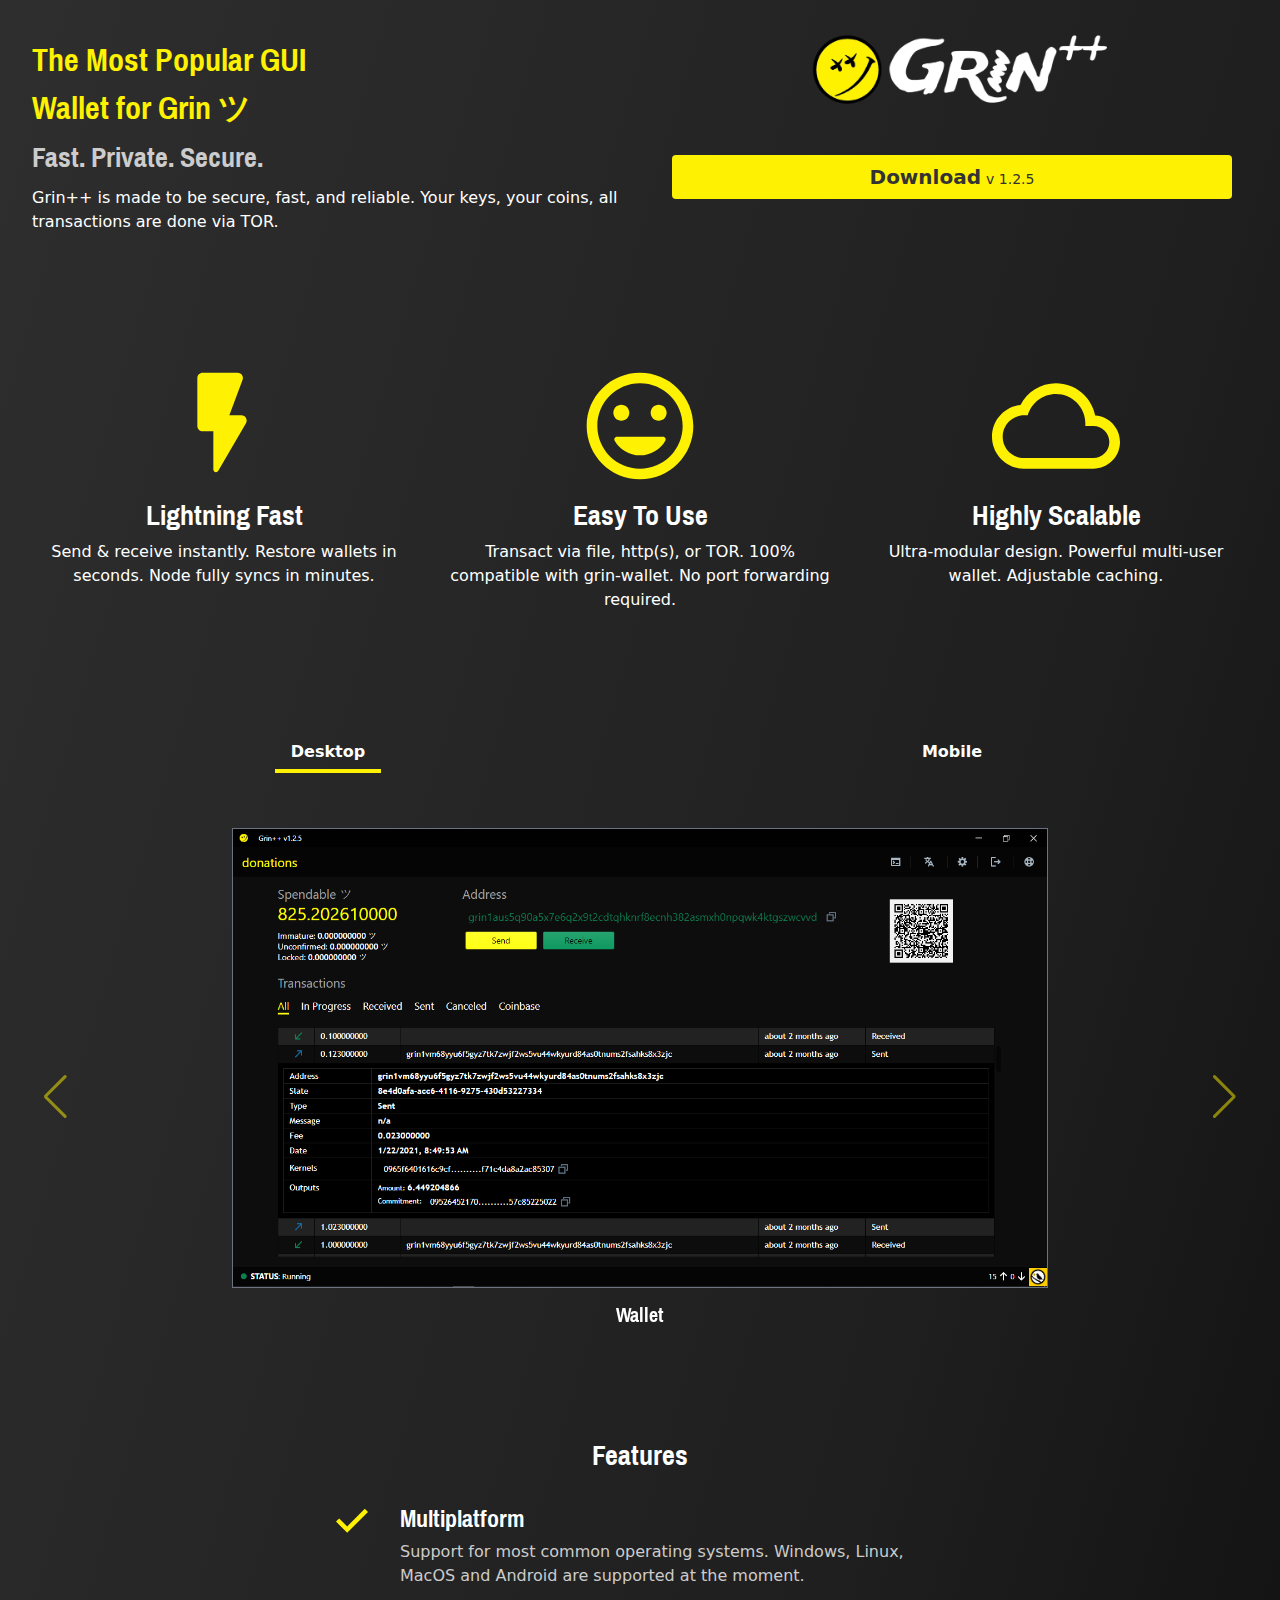
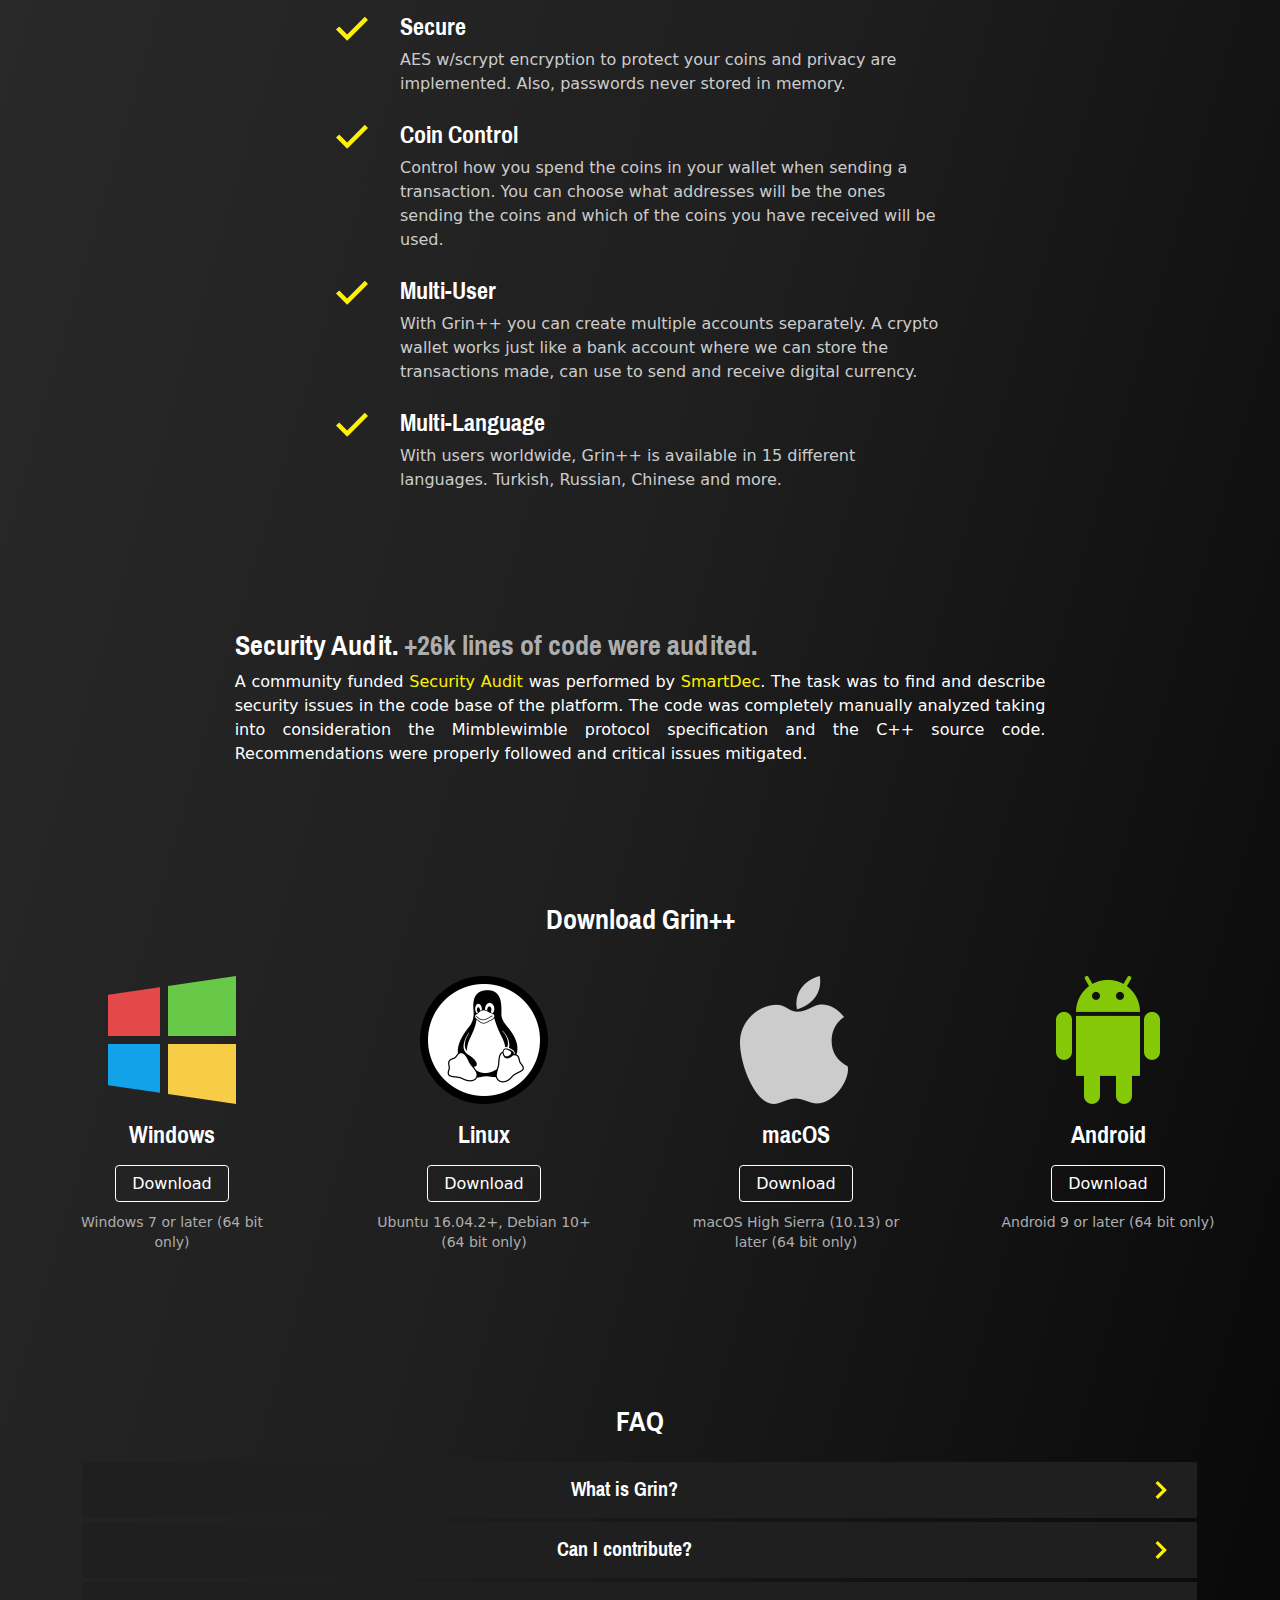
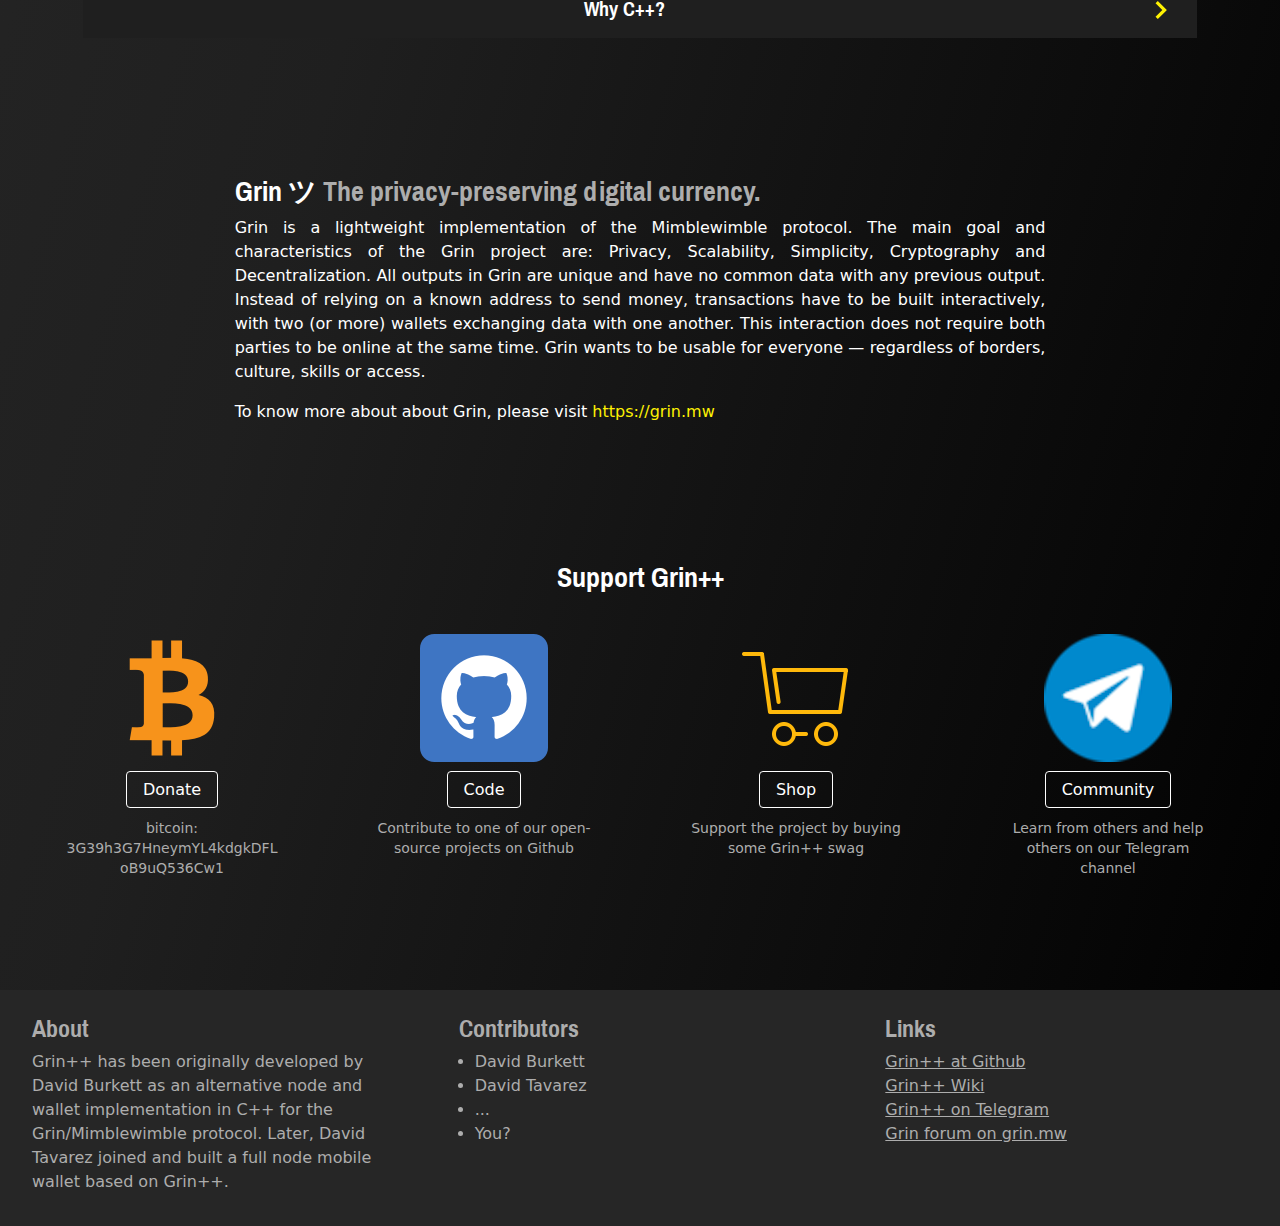
==== commit 61109608: ""Denoised" background. Disabled Timeline." ====
--- a/index.html
+++ b/index.html
@@ -3,7 +3,7 @@
 <head>
   <meta charset="UTF-8">
   <meta name="viewport" content="width=device-width, initial-scale=1.0">
-  <meta name="description" content="Lightning Fast, Easy To Use, Private &amp; Secure Grin Wallet for Windows, Linux and macOS - Grin++" />
+  <meta name="description" content="Lightning Fast, Easy To Use, Private &amp; Secure Grin Wallet for Windows, Linux and macOS" />
   <title>Fast, Private and Secure Grin Wallet - Grin++</title>
   
   <link rel="stylesheet" href="/assets/main.bundle.css">
@@ -18,7 +18,7 @@
   </style>
 </head>
 <body class="bg-gradient-to-br from-neutral-600 via-neutral-800 to-black text-white">
-  <div style="background-image: url('bg.svg')" class="bg-contain">
+  <div>
     
   <main class="container py-8">
 
@@ -32,7 +32,7 @@
           <h1 class="text-grin text-center md:text-left">The Most Popular GUI<br/>Wallet for Grin ツ</h1>
           <h2 class="text-neutral-200 text-center md:text-left pt-0 pb-2">Fast. Private. Secure.</h2>
           <p>
-            Grin++ is made to be secure, fast, and reliable. Your keys, your coins, all transactions are done via TOR.
+            Grin++ is made to be secure, fast, and reliable. Your keys, your coins, all transactions are done via TOR. 
           </p>
         </div>
         <div>
@@ -40,7 +40,7 @@
 
           <a class="transition transform rounded bg-grin block py-2 px-4 mx-4 text-center text-neutral-500 hover:text-black hover:shadow-grin active:shadow-grin active:translate-y-0.5" href="#download">
             <span class="text-xl font-black">Download</span>
-            <span class="text-sm">v 1.2.5</span>
+            <span class="text-sm">v 1.2.5 </span>
           </a>
         </div>
       </div>
@@ -413,7 +413,7 @@
         <li class="flex align-center flex-col mb-1">
           <h4
             @click="selected !== 1 ? selected = 1 : selected = null"
-            class="cursor-pointer px-5 py-3 bg-neutral-800 text-white text-left inline-block hover:-mb-3 flex flex-row">
+            class="cursor-pointer px-5 py-3 bg-neutral-800 text-white text-center inline-block hover:-mb-3 flex flex-row">
             <div class="flex-grow">
               What is Grin?
             </div>
@@ -437,7 +437,7 @@
         <li class="flex align-center flex-col mb-1">
           <h4
             @click="selected !== 2 ? selected = 2 : selected = null"
-            class="cursor-pointer px-5 py-3 bg-neutral-800 text-white text-left inline-block hover:-mb-3 flex flex-row">
+            class="cursor-pointer px-5 py-3 bg-neutral-800 text-white text-center inline-block hover:-mb-3 flex flex-row">
             <div class="flex-grow">
               Can I contribute?
             </div>
@@ -461,7 +461,7 @@
         <li class="flex align-center flex-col mb-1">
           <h4
             @click="selected !== 3 ? selected = 3 : selected = null"
-            class="cursor-pointer px-5 py-3 bg-neutral-800 text-white text-left inline-block hover:-mb-3 flex flex-row">
+            class="cursor-pointer px-5 py-3 bg-neutral-800 text-white text-center inline-block hover:-mb-3 flex flex-row">
             <div class="flex-grow">
               Why C++?
             </div>
@@ -485,196 +485,16 @@
       </ul>
     </section>
 
-    <section class="mt-16 md:mt-32">
-      <h2 class="text-center mb-4">Timeline</h2>
-      <div class="grid grid-cols-12">
-        <div class="col-start-1 col-span-12 lg:col-start-3 lg:col-span-8">
-          <div class="ml-12 md:ml-0 grid grid-cols-1 md:grid-cols-2">
-            
-            <div class="pr-12 pb-10 hidden md:block">
-              
-            </div>
-            <div class="relative pl-16 pb-10 border-l-2 border-grin pt-8">
-              <div class="absolute z-10 -ml-28 mt-3">
-                <div class="w-24 rounded rounded-full bg-grin text-black text-center p-2" style="margin-left: -1px">
-                  2018/12
-                </div>
-              </div>
-              
-              
-              <div>
-                <h3>Open-source the in-progress code</h3>
-                <p class="text-neutral-200 max-w-prose">
-                  Description would be nice to have, for better looks. Longer text would fill the gap.
-                </p>
-              </div>
-              
-              
-            </div>
-            
-            <div class="pr-12 pb-10 hidden md:block">
-              
-              <div>
-                <h3>Beta release of the Grin++ node</h3>
-                <p class="text-neutral-200 max-w-prose">
-                  Description would be nice to have, for better looks
-                </p>
-              </div>
-              
-            </div>
-            <div class="relative pl-16 pb-10 border-l-2 border-grin">
-              <div class="absolute z-10 -ml-28 mt-3">
-                <div class="w-24 rounded rounded-full bg-grin text-black text-center p-2" style="margin-left: -1px">
-                  2019/02
-                </div>
-              </div>
-              
-              <div class="block md:hidden">
-                <h3>Beta release of the Grin++ node</h3>
-                <p class="text-neutral-200 max-w-prose">
-                  Description would be nice to have, for better looks
-                </p>
-              </div>
-              
-              
-              
-            </div>
-            
-            <div class="pr-12 pb-10 hidden md:block">
-              
-            </div>
-            <div class="relative pl-16 pb-10 border-l-2 border-grin">
-              <div class="absolute z-10 -ml-28 mt-3">
-                <div class="w-24 rounded rounded-full bg-grin text-black text-center p-2" style="margin-left: -1px">
-                  2019/03
-                </div>
-              </div>
-              
-              
-              <div>
-                <h3>Beta release of the Grin++ wallet (floonet-only)</h3>
-                <p class="text-neutral-200 max-w-prose">
-                  Description would be nice to have, for better looks. Longer text would fill the gap.
-                </p>
-              </div>
-              
-              
-            </div>
-            
-            <div class="pr-12 pb-10 hidden md:block">
-              
-              <div>
-                <h3>Grinbox &amp; HTTP support</h3>
-                <p class="text-neutral-200 max-w-prose">
-                  Description would be nice to have, for better looks. Longer text would fill the gap.
-                </p>
-              </div>
-              
-            </div>
-            <div class="relative pl-16 pb-10 border-l-2 border-grin">
-              <div class="absolute z-10 -ml-28 mt-3">
-                <div class="w-24 rounded rounded-full bg-grin text-black text-center p-2" style="margin-left: -1px">
-                  2019/04
-                </div>
-              </div>
-              
-              <div class="block md:hidden">
-                <h3>Grinbox &amp; HTTP support</h3>
-                <p class="text-neutral-200 max-w-prose">
-                  Description would be nice to have, for better looks. Longer text would fill the gap.
-                </p>
-              </div>
-              
-              
-              
-            </div>
-            
-            <div class="pr-12 pb-10 hidden md:block">
-              
-            </div>
-            <div class="relative pl-16 pb-10 border-l-2 border-grin">
-              <div class="absolute z-10 -ml-28 mt-3">
-                <div class="w-24 rounded rounded-full bg-grin text-black text-center p-2" style="margin-left: -1px">
-                  2019/06
-                </div>
-              </div>
-              
-              
-              <div>
-                <h3>Mac &amp; Linux support</h3>
-                <p class="text-neutral-200 max-w-prose">
-                  Description would be nice to have, for better looks. Longer text would fill the gap.
-                </p>
-              </div>
-              
-              
-            </div>
-            
-            <div class="pr-12 pb-10 hidden md:block">
-              
-              <div>
-                <h3>GrinJoin support</h3>
-                <p class="text-neutral-200 max-w-prose">
-                  Description would be nice to have, for better looks. Longer text would fill the gap.
-                </p>
-              </div>
-              
-            </div>
-            <div class="relative pl-16 pb-10 border-l-2 border-grin">
-              <div class="absolute z-10 -ml-28 mt-3">
-                <div class="w-24 rounded rounded-full bg-grin text-black text-center p-2" style="margin-left: -1px">
-                  2019/08
-                </div>
-              </div>
-              
-              <div class="block md:hidden">
-                <h3>GrinJoin support</h3>
-                <p class="text-neutral-200 max-w-prose">
-                  Description would be nice to have, for better looks. Longer text would fill the gap.
-                </p>
-              </div>
-              
-              
-              
-            </div>
-            
-            <div class="pr-12 pb-10 hidden md:block">
-              
-            </div>
-            <div class="relative pl-16 pb-10 border-l-2 border-grin">
-              <div class="absolute z-10 -ml-28 mt-3">
-                <div class="w-24 rounded rounded-full bg-grin text-black text-center p-2" style="margin-left: -1px">
-                  2019/09
-                </div>
-              </div>
-              
-              
-              <div>
-                <h3>Support sending/receiving transactions over a built-in i2p client &amp; router</h3>
-                <p class="text-neutral-200 max-w-prose">
-                  Description would be nice to have, for better looks. Longer text would fill the gap.
-                </p>
-              </div>
-              
-              
-              <div class="absolute -bottom-6 -ml-20 w-8 overflow-hidden inline-block">
-                <div style="margin-left: -2px" class="h-6 w-6 bg-grin -rotate-45 transform origin-top-left"></div>
-              </div>
-              
-            </div>
-            
-          </div>
-        </div>
-      </div>
-    </section>
+    
 
     <section class="mt-16 md:mt-32">
       <div class="grid grid-cols-6">
         <div class="col-start-1 col-span-6 lg:col-start-2 lg:col-span-4">
           <h2>
-            Grin ツ
-            <span class="text-neutral-300">The privacy-preserving digital currency.</span>
-          </h2>
+           Grin ツ
+           <span class="text-neutral-300">The privacy-preserving digital currency.</span>
+         </h2>
+           
           <p class="text-justify">
             Grin is a lightweight implementation of the Mimblewimble protocol. The main goal and characteristics of the Grin project are: Privacy, Scalability, Simplicity, Cryptography and Decentralization. All outputs in Grin are unique and have no common data with any previous output. Instead of relying on a known address to send money, transactions have to be built interactively, with two (or more) wallets exchanging data with one another. This interaction does not require both parties to be online at the same time. Grin wants to be usable for everyone — regardless of borders, culture, skills or access.
           </p>
--- a/assets/main.bundle.css
+++ b/assets/main.bundle.css
@@ -681,10 +681,6 @@
   --tw-gradient-to: #000;
 }
 
-.bg-contain {
-  background-size: contain;
-}
-
 .border-white {
   --tw-border-opacity: 1;
   border-color: rgba(255, 255, 255, var(--tw-border-opacity));
@@ -997,10 +993,6 @@
 
 .fill-current {
   fill: currentColor;
-}
-
-.text-left {
-  text-align: left;
 }
 
 .text-center {
